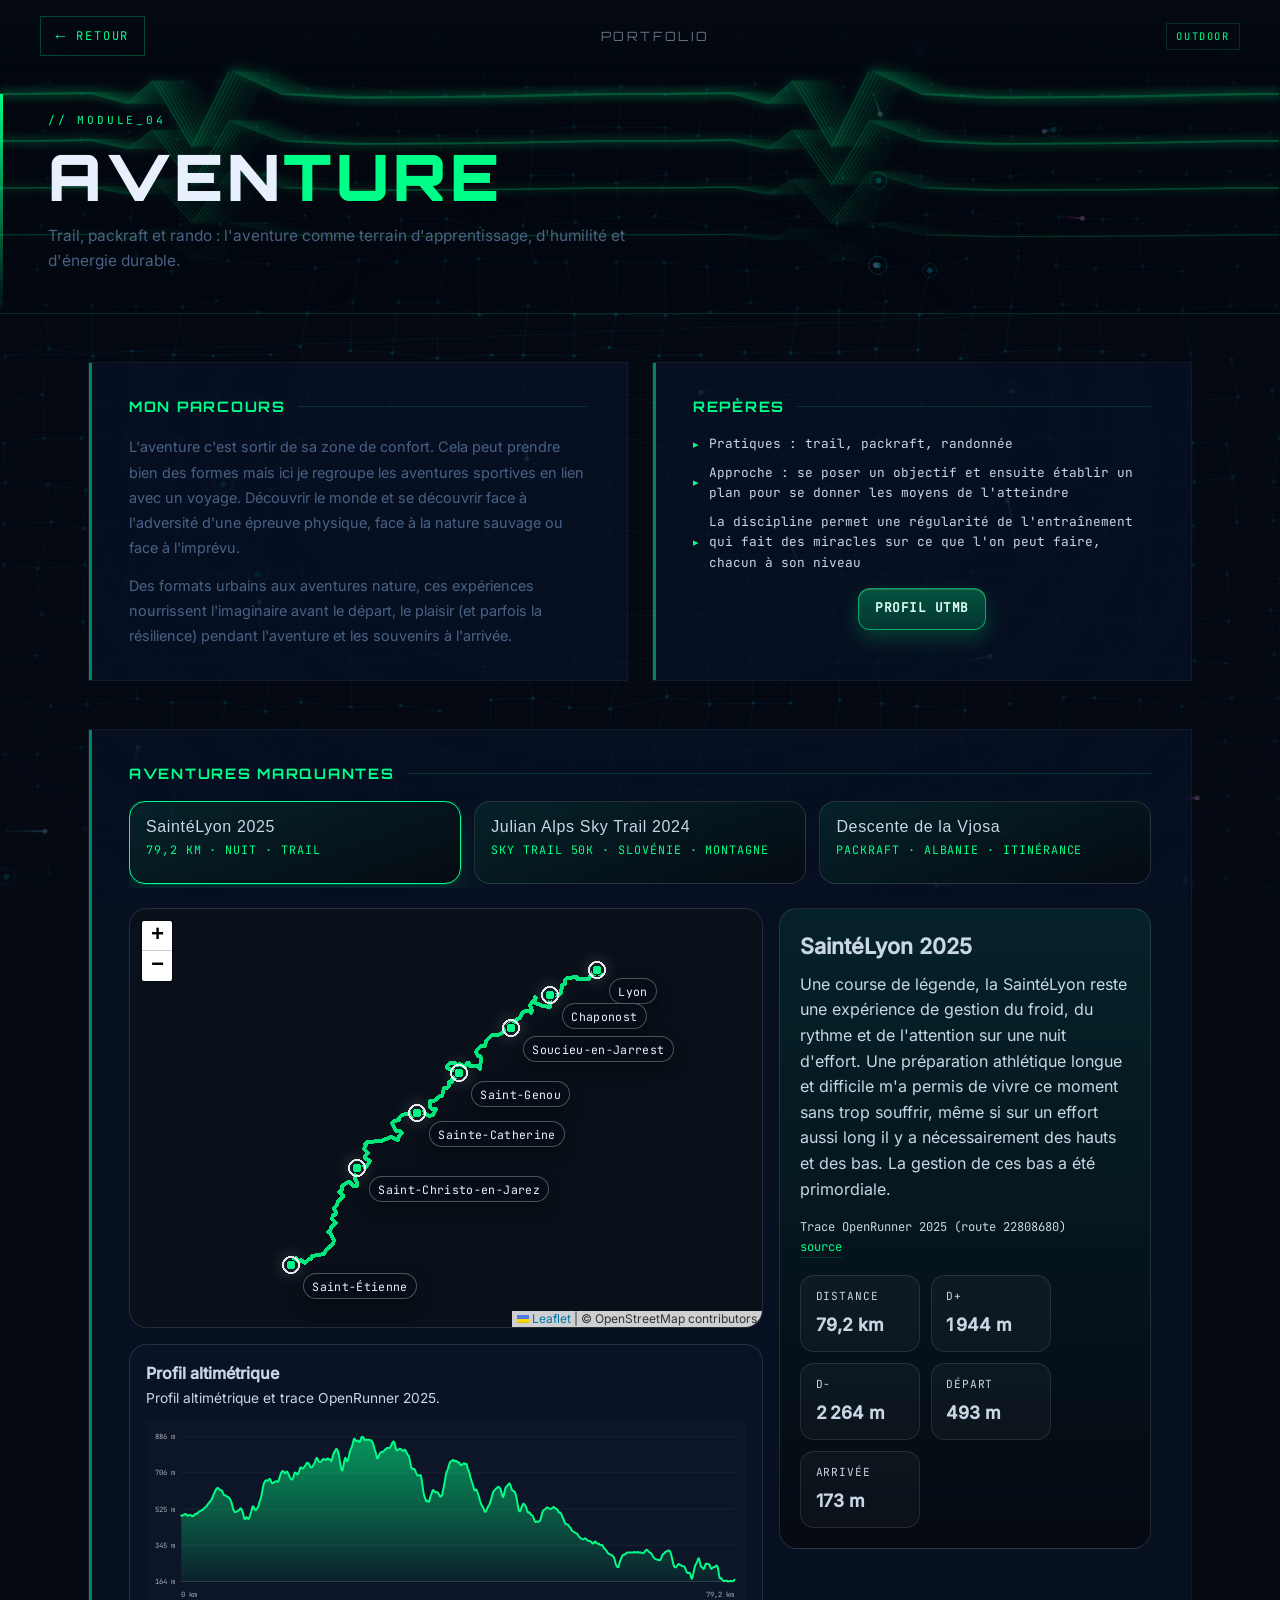
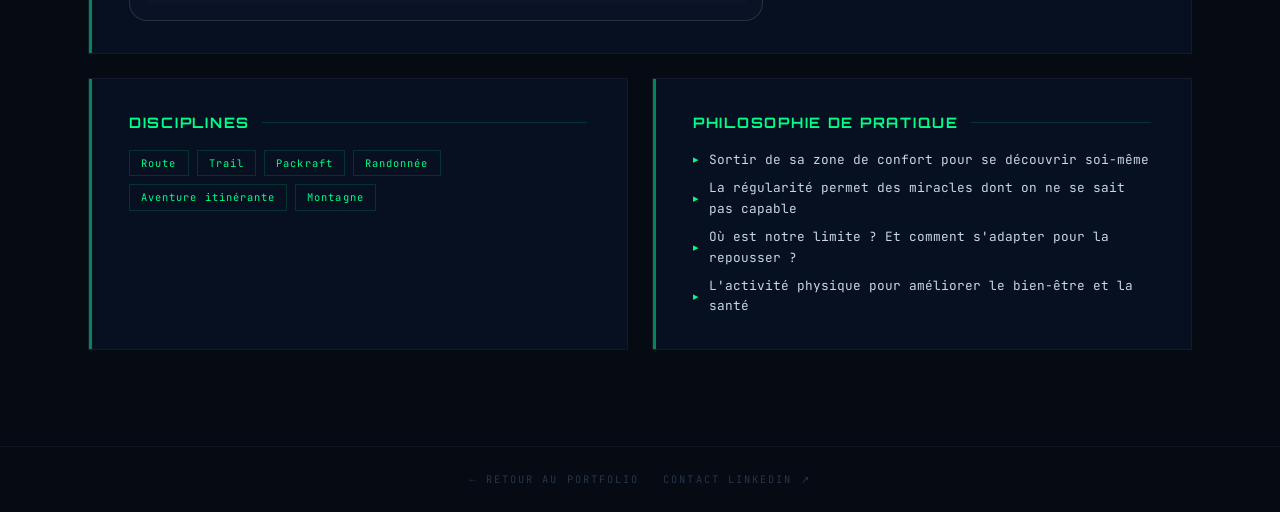
==== pages/course-a-pied.html @ d43ea98d "Initial commit : portfolio futuriste complet" ====
<!DOCTYPE html>
<html lang="fr">
<head>
    <meta charset="UTF-8">
    <meta name="viewport" content="width=device-width, initial-scale=1.0">
    <title>Aventure — Portfolio</title>
    <meta name="description" content="Retrouvez mes aventures trail et packraft à travers cartes interactives, traces GPX et retours d’expérience en course à pied.">
    <meta property="og:title" content="Aventure — Portfolio">
    <meta property="og:description" content="Retrouvez mes aventures trail et packraft à travers cartes interactives, traces GPX et retours d’expérience en course à pied.">
    <meta property="og:image" content="../Images/Accueil/scouterDBZ.png">
    <meta property="og:type" content="website">
    <meta name="twitter:card" content="summary_large_image">
    <link rel="stylesheet" href="../vendor/leaflet/leaflet.css">
    <link rel="stylesheet" href="../css/page.css">
    <link rel="stylesheet" href="../css/themes.css">
    <style>
        .adventure-explorer {
            display: grid;
            gap: 1.5rem;
        }

        .adventure-explorer-head {
            display: grid;
            gap: 0.75rem;
        }

        .adventure-explorer-kicker {
            font-family: var(--font-mono);
            font-size: 0.78rem;
            letter-spacing: 0.18em;
            color: var(--accent);
            text-transform: uppercase;
        }

        .adventure-explorer-text {
            margin: 0;
            color: var(--color-text);
            max-width: 70ch;
        }

        .adventure-layout {
            display: grid;
            gap: 1.25rem;
        }

        .adventure-list {
            display: flex;
            gap: 0.85rem;
            overflow-x: auto;
            padding-bottom: 0.3rem;
        }

        .adventure-choice {
            flex: 1 1 0;
            min-width: 210px;
            border: 1px solid rgba(255, 255, 255, 0.12);
            background: linear-gradient(160deg, rgba(0, 255, 136, 0.08), rgba(6, 11, 18, 0.92));
            color: var(--color-text-bright);
            text-align: left;
            border-radius: 16px;
            padding: 1rem;
            cursor: pointer;
            transition: transform 180ms ease, border-color 180ms ease, box-shadow 180ms ease;
        }

        .adventure-choice:hover,
        .adventure-choice:focus-visible {
            transform: translateY(-2px);
            border-color: var(--accent-glow);
            box-shadow: 0 16px 30px rgba(0, 0, 0, 0.25);
            outline: none;
        }

        .adventure-choice.is-active {
            border-color: var(--accent);
            box-shadow: 0 0 0 1px var(--accent-dim), 0 18px 36px rgba(0, 255, 136, 0.12);
        }

        .adventure-choice-title {
            display: block;
            font-family: var(--font-display);
            font-size: 1rem;
            letter-spacing: 0.04em;
            margin-bottom: 0.35rem;
        }

        .adventure-choice-meta {
            display: block;
            font-family: var(--font-mono);
            font-size: 0.73rem;
            letter-spacing: 0.08em;
            text-transform: uppercase;
            color: var(--accent);
            margin-bottom: 0.55rem;
        }

        .adventure-choice-desc {
            display: block;
            font-size: 0.92rem;
            line-height: 1.55;
            color: var(--color-text);
        }

        .adventure-stage {
            display: grid;
            grid-template-columns: minmax(0, 1.45fr) minmax(260px, 0.85fr);
            gap: 1rem;
            align-items: start;
        }

        .adventure-visuals {
            display: grid;
            gap: 1rem;
        }

        .adventure-panel {
            border: 1px solid rgba(255, 255, 255, 0.12);
            border-radius: 18px;
            background: linear-gradient(180deg, rgba(0, 255, 136, 0.08), rgba(6, 10, 18, 0.94));
            padding: 1.25rem;
            display: grid;
            gap: 1.1rem;
        }

        .adventure-panel-head {
            display: flex;
            justify-content: space-between;
            gap: 1rem;
            align-items: start;
            flex-wrap: wrap;
        }

        .adventure-panel-head h3 {
            margin: 0;
            font-size: 1.35rem;
        }

        .adventure-panel-head p {
            margin: 0.5rem 0 0;
            color: var(--color-text);
            line-height: 1.6;
        }

        .adventure-source {
            font-family: var(--font-mono);
            font-size: 0.76rem;
            color: var(--color-text);
            white-space: normal;
        }

        .adventure-source a {
            color: var(--accent);
            text-decoration: none;
            border-bottom: 1px solid var(--accent-dim);
            padding-bottom: 2px;
        }

        .utmb-cta {
            display: inline-flex;
            align-items: center;
            justify-content: center;
            min-height: 42px;
            padding: 0.6rem 1rem;
            border-radius: 12px;
            border: 1px solid rgba(0, 255, 136, 0.55);
            background: linear-gradient(180deg, rgba(0, 255, 136, 0.28), rgba(0, 255, 136, 0.16));
            color: #d9ffef;
            font-family: var(--font-mono);
            font-size: 0.8rem;
            font-weight: 600;
            letter-spacing: 0.04em;
            text-transform: uppercase;
            text-decoration: none;
            box-shadow: 0 8px 20px rgba(0, 255, 136, 0.2), inset 0 1px 0 rgba(255, 255, 255, 0.2);
            transition: transform 160ms ease, box-shadow 160ms ease, background-color 160ms ease, border-color 160ms ease;
        }

        .utmb-cta:hover,
        .utmb-cta:focus-visible {
            transform: translateY(-1px);
            border-color: rgba(0, 255, 136, 0.85);
            background: linear-gradient(180deg, rgba(0, 255, 136, 0.36), rgba(0, 255, 136, 0.2));
            box-shadow: 0 12px 24px rgba(0, 255, 136, 0.28), inset 0 1px 0 rgba(255, 255, 255, 0.24);
            outline: none;
        }

        .utmb-cta:active {
            transform: translateY(0);
            box-shadow: 0 6px 14px rgba(0, 255, 136, 0.2), inset 0 1px 0 rgba(255, 255, 255, 0.18);
        }

        .adventure-metrics {
            display: flex;
            flex-wrap: wrap;
            gap: 0.65rem;
        }

        .adventure-metric {
            min-width: 120px;
            border: 1px solid rgba(255, 255, 255, 0.1);
            border-radius: 14px;
            padding: 0.75rem 0.9rem;
            background: rgba(255, 255, 255, 0.03);
        }

        .adventure-metric-label {
            display: block;
            font-family: var(--font-mono);
            font-size: 0.7rem;
            letter-spacing: 0.08em;
            text-transform: uppercase;
            color: var(--color-text);
            margin-bottom: 0.35rem;
        }

        .adventure-metric-value {
            display: block;
            font-size: 1.1rem;
            font-weight: 600;
            color: var(--color-text-bright);
        }

        .adventure-map {
            width: 100%;
            min-height: 420px;
            border-radius: 18px;
            overflow: hidden;
            border: 1px solid rgba(255, 255, 255, 0.12);
            background: rgba(0, 0, 0, 0.18);
        }

        .leaflet-container {
            font-family: var(--font-body);
            background: #091019;
        }

        .adventure-city-label {
            pointer-events: none;
            white-space: nowrap;
        }

        .adventure-city-label span {
            display: inline-block;
            font-family: var(--font-mono);
            font-size: 0.72rem;
            letter-spacing: 0.03em;
            color: #eaf5ff;
            background: rgba(8, 14, 24, 0.82);
            border: 1px solid rgba(255, 255, 255, 0.28);
            border-radius: 999px;
            padding: 0.2rem 0.52rem;
            box-shadow: 0 6px 16px rgba(0, 0, 0, 0.34);
        }

        .adventure-city-point-ring {
            filter: drop-shadow(0 0 7px rgba(255, 255, 255, 0.55));
        }

        .adventure-context-city-label {
            pointer-events: none;
            white-space: nowrap;
        }

        .adventure-context-city-label span {
            display: inline-block;
            font-family: var(--font-mono);
            font-size: 0.62rem;
            letter-spacing: 0.03em;
            color: rgba(200, 220, 240, 0.7);
            background: rgba(8, 14, 24, 0.55);
            border-radius: 999px;
            padding: 0.15rem 0.4rem;
        }

        .adventure-profile {
            border: 1px solid rgba(255, 255, 255, 0.12);
            border-radius: 18px;
            background: rgba(255, 255, 255, 0.02);
            padding: 1rem;
            display: grid;
            gap: 0.75rem;
        }

        .adventure-profile-head {
            display: flex;
            justify-content: space-between;
            gap: 1rem;
            align-items: center;
            flex-wrap: wrap;
        }

        .adventure-profile-head h4,
        .adventure-profile-head p {
            margin: 0;
        }

        .adventure-profile-note {
            font-size: 0.86rem;
            color: var(--color-text);
        }

        .adventure-profile-plot {
            width: 100%;
        }

        .adventure-profile-plot svg {
            width: 100%;
            height: auto;
            display: block;
        }

        .adventure-empty {
            border: 1px dashed rgba(255, 255, 255, 0.16);
            border-radius: 14px;
            padding: 1rem;
            color: var(--color-text);
            background: rgba(255, 255, 255, 0.03);
        }

        @media (max-width: 980px) {
            .adventure-stage {
                grid-template-columns: 1fr;
            }
        }

        @media (max-width: 640px) {
            .adventure-panel,
            .adventure-profile {
                padding: 1rem;
            }

            .adventure-map {
                min-height: 340px;
            }
        }
    </style>
</head>
<body class="theme-aventure">

    <a class="skip-link" href="#main-content">Aller au contenu principal</a>

    <canvas id="bg-canvas" aria-hidden="true"></canvas>
    <div class="scanlines" aria-hidden="true"></div>
    <div class="vignette"  aria-hidden="true"></div>

    <!-- ── Navigation ── -->
    <nav class="page-nav">
        <a href="../index.html" class="nav-back">
            <span class="nav-back-arrow">←</span>
            RETOUR
        </a>
        <span class="nav-title">PORTFOLIO</span>
        <span class="nav-tag">OUTDOOR</span>
    </nav>

    <!-- ── Hero ── -->
    <header class="section-hero">
        <canvas id="hero-canvas" aria-hidden="true"></canvas>
        <span class="section-eyebrow">// MODULE_04</span>
        <h1 class="section-title">AVEN<span>TURE</span></h1>
        <p class="section-subtitle">
            Trail, packraft et rando : l'aventure comme terrain d'apprentissage, d'humilité et d'énergie durable.
        </p>
    </header>

    <!-- ── Contenu ── -->
    <main id="main-content" class="section-content">

        <div class="content-grid">
            <div class="content-block">
                <h2 class="block-title">MON PARCOURS</h2>
                <div class="block-body">
                    <p>
                        L'aventure c'est sortir de sa zone de confort. Cela peut prendre bien des formes mais ici je regroupe les aventures sportives en lien avec un voyage. Découvrir le monde et se découvrir face à l'adversité d'une épreuve physique, face à la nature sauvage ou face à l'imprévu.
                    </p>
                    <p>
                        Des formats urbains aux aventures nature, ces expériences nourrissent
                        l'imaginaire avant le départ, le plaisir (et parfois la résilience) pendant l'aventure et les souvenirs à l'arrivée.
                    </p>
                </div>
            </div>

            <div class="content-block">
                <h2 class="block-title">REPÈRES</h2>
                <ul class="block-list">
                    <li>Pratiques : trail, packraft, randonnée</li>
                    <li>Approche : se poser un objectif et ensuite établir un plan pour se donner les moyens de l'atteindre</li>
                    <li>La discipline permet une régularité de l'entraînement qui fait des miracles sur ce que l'on peut faire, chacun à son niveau</li>
                </ul>
                <div style="margin-top: 0.9rem; display: flex; justify-content: center;">
                    <a href="https://utmb.world/fr/runner/5683694.romain.orhand" target="_blank" rel="noopener noreferrer" class="utmb-cta" aria-label="Ouvrir mon profil UTMB dans un nouvel onglet">
                        Profil UTMB
                    </a>
                </div>
            </div>
        </div>

        <div class="content-block">
            <h2 class="block-title">AVENTURES MARQUANTES</h2>
            <div class="adventure-explorer">
                <div class="adventure-layout">
                    <div id="adventure-list" class="adventure-list" role="tablist" aria-label="Sélection d'une aventure"></div>

                    <div class="adventure-stage">
                        <div class="adventure-visuals">
                            <div id="adventure-map" class="adventure-map" aria-label="Carte interactive de l'aventure"></div>

                            <div class="adventure-profile">
                                <div class="adventure-profile-head">
                                    <div>
                                        <h4>Profil altimétrique</h4>
                                        <p id="adventure-profile-note" class="adventure-profile-note">Lecture en cours…</p>
                                    </div>
                                </div>
                                <div id="adventure-profile-plot" class="adventure-profile-plot"></div>
                            </div>
                        </div>

                        <div class="adventure-panel">
                            <div class="adventure-panel-head">
                                <div>
                                    <h3 id="adventure-title">Chargement…</h3>
                                    <p id="adventure-summary"></p>
                                </div>
                                <div id="adventure-source" class="adventure-source"></div>
                            </div>

                            <div id="adventure-metrics" class="adventure-metrics"></div>
                        </div>
                    </div>
                </div>
            </div>
        </div>

        <div class="content-grid">
            <div class="content-block">
                <h2 class="block-title">DISCIPLINES</h2>
                <div class="tags-wrap">
                    <span class="pill">Route</span>
                    <span class="pill">Trail</span>
                    <span class="pill">Packraft</span>
                    <span class="pill">Randonnée</span>
                    <span class="pill">Aventure itinérante</span>
                    <span class="pill">Montagne</span>
                </div>
            </div>

            <div class="content-block">
                <h2 class="block-title">PHILOSOPHIE DE PRATIQUE</h2>
                <ul class="block-list">
                    <li>Sortir de sa zone de confort pour se découvrir soi-même</li>
                    <li>La régularité permet des miracles dont on ne se sait pas capable</li>
                    <li>Où est notre limite ? Et comment s'adapter pour la repousser ?</li>
                    <li>L'activité physique pour améliorer le bien-être et la santé</li>
                </ul>
            </div>
        </div>

    </main>

    <footer class="section-footer">
        <a href="../index.html">← RETOUR AU PORTFOLIO</a>
        <a href="https://www.linkedin.com/in/romain-orhand-72410a13b/" target="_blank" rel="noopener noreferrer">CONTACT LINKEDIN ↗</a>
    </footer>

    <script src="../js/circuit.js"></script>
    <script src="../js/page.js"></script>
    <script src="../vendor/leaflet/leaflet.js"></script>
    <script src="../data/adventures/saintelyon.data.js"></script>
    <script src="../data/adventures/europe-borders.data.js"></script>
    <script src="../data/adventures/julian-alps-gpx.data.js"></script>
    <script src="../data/adventures/vjosa-geo.data.js"></script>
    <script src="../data/adventures/vjosa-profile.data.js"></script>
    <script>
        /* Mini-animation canvas hero : ligne ECG animée */
        window.HeroAnim = {
            start(canvas) {
                const ctx = canvas.getContext('2d');
                canvas.width  = canvas.offsetWidth;
                canvas.height = canvas.offsetHeight;
                const W = canvas.width;
                const H = canvas.height;

                const pattern = [
                    [0, 0], [0.05, 0], [0.1, -0.05], [0.13, 0.5],
                    [0.15, -0.7], [0.18, 2.8], [0.21, -1.3],
                    [0.25, 0], [0.3, 0.2], [0.4, 0.15], [0.5, 0],
                    [0.55, 0], [0.6, -0.05], [0.63, 0.5],
                    [0.65, -0.7], [0.68, 2.8], [0.71, -1.3],
                    [0.75, 0], [0.8, 0.2], [0.9, 0.15], [1.0, 0],
                ];

                function ecgY(t) {
                    const frac = t % 1;
                    for (let i = 0; i < pattern.length - 1; i++) {
                        const [t0, v0] = pattern[i];
                        const [t1, v1] = pattern[i + 1];
                        if (frac >= t0 && frac <= t1) {
                            return v0 + ((frac - t0) / (t1 - t0)) * (v1 - v0);
                        }
                    }
                    return 0;
                }

                let offset = 0;
                function draw() {
                    ctx.fillStyle = 'rgba(5,10,19,0.15)';
                    ctx.fillRect(0, 0, W, H);

                    for (let l = 0; l < 4; l++) {
                        const cy    = H * (0.3 + l * 0.15);
                        const amp   = H * (0.06 - l * 0.01);
                        const alpha = (1 - l * 0.22) * 0.55;

                        ctx.beginPath();
                        for (let x = 0; x < W; x++) {
                            const t = (x / W + offset) % 1;
                            const y = cy + ecgY(t) * amp;
                            x === 0 ? ctx.moveTo(x, y) : ctx.lineTo(x, y);
                        }
                        ctx.strokeStyle = `rgba(0,255,136,${alpha})`;
                        ctx.lineWidth   = Math.max(0.5, 2 - l * 0.4);
                        ctx.shadowBlur  = 10;
                        ctx.shadowColor = '#00ff88';
                        ctx.stroke();
                        ctx.shadowBlur  = 0;
                    }

                    offset += 0.003;
                    requestAnimationFrame(draw);
                }
                draw();
            }
        };

        const INLINE_ADVENTURE_DATA = window.__ADVENTURE_DATA__ || {};
        const IS_FILE_PROTOCOL = window.location.protocol === 'file:';
        const COUNTRY_BORDER_COLOR = '#ff8f3f';
        const EUROPE_BORDER_RINGS = Array.isArray(INLINE_ADVENTURE_DATA?.europeBorders?.rings)
            ? INLINE_ADVENTURE_DATA.europeBorders.rings
            : [];

        async function loadJsonData(url, inlineKey) {
            if (IS_FILE_PROTOCOL) {
                if (INLINE_ADVENTURE_DATA[inlineKey]) {
                    return INLINE_ADVENTURE_DATA[inlineKey];
                }
                throw new Error(`Donnée locale manquante: ${inlineKey}`);
            }

            const response = await fetch(url);
            if (!response.ok) {
                throw new Error(`Impossible de charger ${url}`);
            }
            return response.json();
        }

        async function loadTextData(url, inlineKey) {
            if (IS_FILE_PROTOCOL) {
                const inlineValue = INLINE_ADVENTURE_DATA[inlineKey];
                if (typeof inlineValue === 'string') {
                    return inlineValue;
                }
                if (inlineValue && typeof inlineValue.value === 'string') {
                    return inlineValue.value;
                }
                throw new Error(`Donnée locale manquante: ${inlineKey}`);
            }

            const response = await fetch(url);
            if (!response.ok) {
                throw new Error(`Impossible de charger ${url}`);
            }
            return response.text();
        }

        const ADVENTURES = [
            {
                id: 'saintelyon',
                title: 'SaintéLyon 2025',
                meta: '79,2 km · nuit · trail',
                summary: "Une course de légende, la SaintéLyon reste une expérience de gestion du froid, du rythme et de l'attention sur une nuit d'effort. Une préparation athlétique longue et difficile m'a permis de vivre ce moment sans trop souffrir, même si sur un effort aussi long il y a nécessairement des hauts et des bas. La gestion de ces bas a été primordiale.",
                sourceLabel: 'Trace OpenRunner 2025 (route 22808680)',
                sourceUrl: 'https://www.openrunner.com/route-details/22808680',
                color: '#00ff88',
                cityLabels: [
                    { name: 'Saint-Étienne', lat: 45.4397, lng: 4.3872, dx: 12, dy: -8 },
                    { name: 'Saint-Christo-en-Jarez', lat: 45.5455, lng: 4.4871, dx: 12, dy: -8 },
                    { name: 'Sainte-Catherine', lat: 45.6038, lng: 4.5702, dx: 12, dy: -8 },
                    { name: 'Saint-Genou', lat: 45.6333, lng: 4.6396, dx: 12, dy: -8 },
                    { name: 'Soucieu-en-Jarrest', lat: 45.6787, lng: 4.7023, dx: 12, dy: -8 },
                    { name: 'Chaponost', lat: 45.7107, lng: 4.7469, dx: 12, dy: -8 },
                    { name: 'Lyon', lat: 45.7640, lng: 4.8357, dx: 12, dy: -8 }
                ],
                load: () => loadJsonData('../data/adventures/openrunner-22808680.json', 'saintelyon').then(parseSaintelyon)
            },
            {
                id: 'julian-alps',
                title: 'Julian Alps Sky Trail 2024',
                meta: 'Sky Trail 50K · Slovénie · montagne',
                summary: "Mon premier trail de montagne, intégré à un voyage à travers l'Italie et la Slovénie. De Lyon à Milan en bus avec ma femme, puis en solo (et en train) jusqu'à Trieste (ma ville coup de coeur du voyage) avant de retrouver mon frère à Ljubljana. Ensuite la découverte de la Slovénie essentiellement en bus et en covoiturage avec au milieu un trail de 54km que j'ai plutôt bien encaissé, me permettant de continuer d'apprécier la suite de mon épopée passant par Bled et un peu plus tard sur le chemin du retour de Venise. ",
                sourceLabel: 'GPX officiel UTMB Sky Trail 50K',
                sourceUrl: 'https://julianalps.utmb.world/races/50K',
                color: '#69f0ae',
                cityLabels: [
                    { name: 'Žirovnica', lat: 46.4040, lng: 14.1490, dx: 12, dy: -8 },
                    { name: 'Kranjska Gora', lat: 46.4850, lng: 13.7870, dx: 12, dy: -8 }
                ],
                contextCities: [
                    { name: 'Lyon', lat: 45.7640, lng: 4.8357, dx: 10, dy: -6 },
                    { name: 'Milan', lat: 45.4654, lng: 9.1859, dx: 10, dy: -6 },
                    { name: 'Venise', lat: 45.4408, lng: 12.3155, dx: 10, dy: -6 },
                    { name: 'Trieste', lat: 45.6495, lng: 13.7768, dx: 10, dy: -6 },
                    { name: 'Ljubljana', lat: 46.0569, lng: 14.5058, dx: 10, dy: -6 },
                    { name: 'Bled', lat: 46.3683, lng: 14.1146, dx: 10, dy: -6 }
                ],
                travelRoute: [
                    [45.7640, 4.8357],
                    [45.4654, 9.1859],
                    [45.6495, 13.7768],
                    [46.0569, 14.5058],
                    [46.4850, 13.7870],
                    [46.3683, 14.1146],
                    [46.0569, 14.5058],
                    [45.6495, 13.7768],
                    [45.4408, 12.3155],
                    [45.7640, 4.8357]
                ],
                load: () => loadTextData('../data/adventures/julian-alps.gpx', 'julianAlpsGpx').then(parseGpx)
            },
            {
                id: 'vjosa',
                title: 'Descente de la Vjosa',
                meta: 'Packraft · Albanie · itinérance',
                summary: "Pour cette aventure hors format course, la carte montre le fil complet de la Vjosa.",
                sourceLabel: 'Géométrie OpenStreetMap / Nominatim',
                sourceUrl: 'https://nominatim.openstreetmap.org/',
                color: '#7af5ff',
                cityLabels: [
                    { name: 'Konitsa', lat: 40.0470, lng: 20.7490, dx: 12, dy: -8 },
                    { name: 'Permet', lat: 40.2330, lng: 20.3510, dx: 12, dy: -8 },
                    { name: 'Tepelene', lat: 40.2960, lng: 20.0190, dx: 12, dy: -8 },
                    { name: 'Memaliaj', lat: 40.3510, lng: 19.9810, dx: 12, dy: -8 },
                    { name: 'Fier', lat: 40.7230, lng: 19.5560, dx: 12, dy: -8 },
                    { name: 'Narta', lat: 40.4760, lng: 19.4860, dx: 12, dy: -8 }
                ],
                load: async () => {
                    const [geojson, localProfile] = await Promise.all([
                        loadJsonData('../data/adventures/vjosa.geojson', 'vjosaGeojson'),
                        loadJsonData('../data/adventures/vjosa-profile.json', 'vjosaProfile').catch(() => ({ points: {} }))
                    ]);
                    return parseVjosa(geojson, localProfile);
                }
            }
        ];

        let adventureMap;
        let adventureLayer;
        let adventureTravelLayer;
        let adventureCityLayer;
        let adventureCountryLayer;
        let cachedEuropeBorderLayer;
        const adventureCache = new Map();

        function initAdventureMap() {
            adventureMap = L.map('adventure-map', {
                zoomControl: true,
                scrollWheelZoom: false
            }).setView([45.76, 4.84], 6);

            if (!IS_FILE_PROTOCOL) {
                L.tileLayer('https://{s}.tile.openstreetmap.org/{z}/{x}/{y}.png', {
                    maxZoom: 18,
                    attribution: '&copy; OpenStreetMap contributors'
                }).addTo(adventureMap);
                return;
            }

            L.rectangle([
                [-85, -180],
                [85, 180]
            ], {
                stroke: false,
                fillColor: '#0b1220',
                fillOpacity: 0.92
            }).addTo(adventureMap);
        }

        function decodePolyline2D(encoded, factor = 1e5) {
            const points = [];
            let index = 0;
            let lat = 0;
            let lng = 0;

            while (index < encoded.length) {
                let shift = 0;
                let result = 0;
                let byte;
                do {
                    byte = encoded.charCodeAt(index) - 63;
                    index += 1;
                    result |= (byte & 0x1f) << shift;
                    shift += 5;
                } while (byte >= 0x20);
                lat += (result & 1) ? ~(result >> 1) : (result >> 1);

                shift = 0;
                result = 0;
                do {
                    byte = encoded.charCodeAt(index) - 63;
                    index += 1;
                    result |= (byte & 0x1f) << shift;
                    shift += 5;
                } while (byte >= 0x20);
                lng += (result & 1) ? ~(result >> 1) : (result >> 1);

                points.push({
                    lat: lat / factor,
                    lng: lng / factor
                });
            }

            return points;
        }

        function decodePolyline1D(encoded) {
            const values = [];
            let index = 0;
            let current = 0;

            while (index < encoded.length) {
                let shift = 0;
                let result = 0;
                let byte;
                do {
                    byte = encoded.charCodeAt(index) - 63;
                    index += 1;
                    result |= (byte & 0x1f) << shift;
                    shift += 5;
                } while (byte >= 0x20);

                current += (result & 1) ? ~(result >> 1) : (result >> 1);
                values.push(current);
            }

            return values;
        }

        function lambert93ToWgs84(x, y) {
            const n = 0.725607765053267;
            const c = 11754255.426096;
            const xs = 700000;
            const ys = 12655612.049876;
            const eccentricity = 0.081819191042816;
            const lonMeridian = 3 * Math.PI / 180;
            const r = Math.hypot(x - xs, y - ys);
            const gamma = Math.atan((x - xs) / (ys - y));
            const lonRad = lonMeridian + gamma / n;
            const latIso = -Math.log(Math.abs(r / c)) / n;

            let latRad = 2 * Math.atan(Math.exp(latIso)) - Math.PI / 2;
            for (let index = 0; index < 6; index += 1) {
                latRad = 2 * Math.atan(Math.pow((1 + eccentricity * Math.sin(latRad)) / (1 - eccentricity * Math.sin(latRad)), eccentricity / 2) * Math.exp(latIso)) - Math.PI / 2;
            }

            return {
                lat: latRad * 180 / Math.PI,
                lng: lonRad * 180 / Math.PI
            };
        }

        function haversineDistance(first, second) {
            const earthRadiusKm = 6371;
            const toRad = (value) => value * Math.PI / 180;
            const dLat = toRad(second.lat - first.lat);
            const dLng = toRad(second.lng - first.lng);
            const a = Math.sin(dLat / 2) ** 2 + Math.cos(toRad(first.lat)) * Math.cos(toRad(second.lat)) * Math.sin(dLng / 2) ** 2;
            return 2 * earthRadiusKm * Math.atan2(Math.sqrt(a), Math.sqrt(1 - a));
        }

        function buildDistanceProfileFromCoords(coords) {
            let distanceKm = 0;
            return coords.map((coord, index) => {
                if (index > 0) {
                    distanceKm += haversineDistance(coords[index - 1], coord);
                }
                return {
                    distanceKm,
                    elevationM: coord.elevation ?? null
                };
            });
        }

        function normalizeProfile(points) {
            return points
                .filter((point) => Number.isFinite(point.distanceKm) && Number.isFinite(point.elevationM))
                .sort((left, right) => left.distanceKm - right.distanceKm);
        }

        function parseSaintelyon(data) {
            if (data?.shape?.full_encoded) {
                const coords = decodePolyline2D(data.shape.full_encoded);
                const elevationSeries = typeof data?.elevation?.full_encoded === 'string'
                    ? decodePolyline1D(data.elevation.full_encoded)
                    : [];
                const intervalMeters = Number(data?.elevation?.interval) || 100;
                const profile = normalizeProfile(elevationSeries.map((elevationM, index) => ({
                    distanceKm: (index * intervalMeters) / 1000,
                    elevationM
                })));

                return {
                    coords,
                    profile,
                    metricsOverride: {
                        distanceKm: Number(data.length) / 1000,
                        positive: Number(data?.elevation?.ascent),
                        negative: Number(data?.elevation?.descent),
                        startElevation: profile[0]?.elevationM ?? null,
                        endElevation: profile.at(-1)?.elevationM ?? null
                    },
                    profileNote: 'Profil altimétrique et trace OpenRunner 2025.'
                };
            }

            const coords = data.points.map((point) => {
                const converted = lambert93ToWgs84(point.lat, point.lon);
                return {
                    lat: converted.lat,
                    lng: converted.lng,
                    elevation: Number(point.y ?? point.y0)
                };
            });

            const profile = normalizeProfile(data.points.map((point, index) => ({
                distanceKm: Number(point.x ?? index),
                elevationM: Number(point.y ?? point.y0)
            })));

            return { coords, profile };
        }

        function parseGpx(gpxText) {
            const parser = new DOMParser();
            const xml = parser.parseFromString(gpxText, 'application/xml');
            const trackPoints = Array.from(xml.getElementsByTagNameNS('*', 'trkpt'));
            const coords = [];
            const profile = [];
            let distanceKm = 0;

            trackPoints.forEach((trackPoint, index) => {
                const lat = Number(trackPoint.getAttribute('lat'));
                const lng = Number(trackPoint.getAttribute('lon'));
                const eleNode = trackPoint.getElementsByTagNameNS('*', 'ele')[0];
                const ele = eleNode ? Number(eleNode.textContent) : null;
                const coord = { lat, lng, elevation: ele };

                if (index > 0) {
                    distanceKm += haversineDistance(coords[index - 1], coord);
                }

                coords.push(coord);
                if (Number.isFinite(ele)) {
                    profile.push({ distanceKm, elevationM: ele });
                }
            });

            return { coords, profile };
        }

        function parseVjosa(geojson, localProfile) {
            const coords = geojson.coordinates.flat().map(([lng, lat]) => ({ lat, lng }));
            const localPoints = Array.isArray(localProfile?.points)
                ? localProfile.points
                : Object.values(localProfile?.points ?? {});
            const profile = normalizeProfile(localPoints.map((point) => ({
                distanceKm: Number(point.distanceKm ?? point.x),
                elevationM: Number(point.elevationM ?? point.y ?? point.ele)
            })));

            return { coords, profile };
        }

        function formatDistance(distanceKm) {
            return `${distanceKm.toFixed(1).replace('.', ',')} km`;
        }

        function formatElevation(elevationM) {
            return `${Math.round(elevationM).toLocaleString('fr-FR')} m`;
        }

        function calculateMetrics(coords, profile, metricsOverride = null) {
            const distanceKm = profile.length > 1
                ? profile[profile.length - 1].distanceKm
                : buildDistanceProfileFromCoords(coords).at(-1)?.distanceKm ?? 0;

            let positive = 0;
            let negative = 0;
            for (let index = 1; index < profile.length; index += 1) {
                const delta = profile[index].elevationM - profile[index - 1].elevationM;
                if (delta > 0) {
                    positive += delta;
                } else if (delta < 0) {
                    negative += Math.abs(delta);
                }
            }

            const startElevation = profile[0]?.elevationM ?? coords[0]?.elevation ?? null;
            const endElevation = profile.at(-1)?.elevationM ?? coords.at(-1)?.elevation ?? null;

            const computed = {
                distanceKm,
                positive,
                negative,
                startElevation,
                endElevation
            };

            if (!metricsOverride) {
                return computed;
            }

            return {
                distanceKm: Number.isFinite(metricsOverride.distanceKm) ? metricsOverride.distanceKm : computed.distanceKm,
                positive: Number.isFinite(metricsOverride.positive) ? metricsOverride.positive : computed.positive,
                negative: Number.isFinite(metricsOverride.negative) ? metricsOverride.negative : computed.negative,
                startElevation: Number.isFinite(metricsOverride.startElevation) ? metricsOverride.startElevation : computed.startElevation,
                endElevation: Number.isFinite(metricsOverride.endElevation) ? metricsOverride.endElevation : computed.endElevation
            };
        }

        function createMetric(label, value) {
            return `<div class="adventure-metric"><span class="adventure-metric-label">${label}</span><span class="adventure-metric-value">${value}</span></div>`;
        }

        function getEuropeBorderLayer() {
            if (!IS_FILE_PROTOCOL || EUROPE_BORDER_RINGS.length === 0) {
                return null;
            }

            if (cachedEuropeBorderLayer) {
                return cachedEuropeBorderLayer;
            }

            const borders = EUROPE_BORDER_RINGS
                .filter((ring) => Array.isArray(ring) && ring.length > 2)
                .map((ring) => L.polyline(ring, {
                    color: COUNTRY_BORDER_COLOR,
                    weight: 1.35,
                    opacity: 0.72,
                    dashArray: '4 5',
                    lineJoin: 'round'
                }));

            if (borders.length === 0) {
                return null;
            }

            cachedEuropeBorderLayer = L.layerGroup(borders);
            return cachedEuropeBorderLayer;
        }

        function escapeHtml(value) {
            return String(value)
                .replaceAll('&', '&amp;')
                .replaceAll('<', '&lt;')
                .replaceAll('>', '&gt;')
                .replaceAll('"', '&quot;')
                .replaceAll("'", '&#39;');
        }

        function findNearestCoordinateIndex(coords, targetLat, targetLng) {
            if (!Array.isArray(coords) || coords.length === 0) {
                return -1;
            }

            let nearestIndex = 0;
            let nearestDistance = Infinity;
            const targetLatRad = (targetLat * Math.PI) / 180;
            const cosLat = Math.cos(targetLatRad);

            for (let index = 0; index < coords.length; index += 1) {
                const coord = coords[index];
                const dLat = coord.lat - targetLat;
                const dLng = (coord.lng - targetLng) * cosLat;
                const distance = (dLat * dLat) + (dLng * dLng);
                if (distance < nearestDistance) {
                    nearestDistance = distance;
                    nearestIndex = index;
                }
            }

            return nearestIndex;
        }

        function renderMetrics(metrics) {
            document.getElementById('adventure-metrics').innerHTML = [
                createMetric('Distance', formatDistance(metrics.distanceKm)),
                createMetric('D+', `${Math.round(metrics.positive).toLocaleString('fr-FR')} m`),
                createMetric('D-', `${Math.round(metrics.negative).toLocaleString('fr-FR')} m`),
                createMetric('Départ', metrics.startElevation == null ? 'n/d' : formatElevation(metrics.startElevation)),
                createMetric('Arrivée', metrics.endElevation == null ? 'n/d' : formatElevation(metrics.endElevation))
            ].join('');
        }

        function renderMap(coords, color, cityLabels = [], contextCities = [], travelRoute = []) {
            if (adventureLayer) {
                adventureMap.removeLayer(adventureLayer);
            }

            if (adventureTravelLayer) {
                adventureMap.removeLayer(adventureTravelLayer);
                adventureTravelLayer = null;
            }

            if (adventureCityLayer) {
                adventureMap.removeLayer(adventureCityLayer);
                adventureCityLayer = null;
            }

            if (adventureCountryLayer) {
                adventureMap.removeLayer(adventureCountryLayer);
                adventureCountryLayer = null;
            }

            if (!Array.isArray(coords) || coords.length < 2) {
                return;
            }

            if (IS_FILE_PROTOCOL) {
                const countryBorderLayer = getEuropeBorderLayer();
                if (countryBorderLayer) {
                    adventureCountryLayer = countryBorderLayer.addTo(adventureMap);
                }
            }

            if (travelRoute.length >= 2) {
                adventureTravelLayer = L.polyline(travelRoute, {
                    color: 'rgba(255, 200, 80, 0.65)',
                    weight: 2,
                    opacity: 1,
                    dashArray: '6 8',
                    lineJoin: 'round'
                }).addTo(adventureMap);
            }

            adventureLayer = L.polyline(coords.map((coord) => [coord.lat, coord.lng]), {
                color,
                weight: 4,
                opacity: 0.9
            }).addTo(adventureMap);

            const bounds = adventureLayer.getBounds();
            if (bounds.isValid()) {
                adventureMap.fitBounds(bounds.pad(0.08));
            }

            const markers = [];
            cityLabels.forEach((label) => {
                if (!label || !label.name) {
                    return;
                }

                let index = -1;
                if (Number.isFinite(label.lat) && Number.isFinite(label.lng)) {
                    index = findNearestCoordinateIndex(coords, label.lat, label.lng);
                } else {
                    const ratio = Number.isFinite(label.ratio) ? Math.min(1, Math.max(0, label.ratio)) : null;
                    index = ratio == null
                        ? -1
                        : Math.min(coords.length - 1, Math.max(0, Math.round((coords.length - 1) * ratio)));
                }

                if (index < 0) {
                    return;
                }

                const coord = coords[index];
                markers.push(L.circleMarker([coord.lat, coord.lng], {
                    radius: 8,
                    color: '#ffffff',
                    weight: 2,
                    opacity: 0.9,
                    fillOpacity: 0,
                    className: 'adventure-city-point-ring'
                }));

                markers.push(L.circleMarker([coord.lat, coord.lng], {
                    radius: 4.8,
                    color: '#0a1524',
                    weight: 1.2,
                    fillColor: color,
                    fillOpacity: 0.95
                }));

                markers.push(L.marker([coord.lat, coord.lng], {
                    interactive: false,
                    icon: L.divIcon({
                        className: 'adventure-city-label',
                        html: `<span>${escapeHtml(label.name)}</span>`,
                        iconSize: null,
                        iconAnchor: [-(Number(label.dx) || 12), Number(label.dy) || -8]
                    })
                }));
            });

            contextCities.forEach((city) => {
                if (!city || !Number.isFinite(city.lat) || !Number.isFinite(city.lng)) return;
                markers.push(L.circleMarker([city.lat, city.lng], {
                    radius: 3,
                    color: 'rgba(200,220,240,0.6)',
                    weight: 1.5,
                    fillColor: 'rgba(200,220,240,0.5)',
                    fillOpacity: 1
                }));
                markers.push(L.marker([city.lat, city.lng], {
                    interactive: false,
                    icon: L.divIcon({
                        className: 'adventure-context-city-label',
                        html: `<span>${escapeHtml(city.name)}</span>`,
                        iconSize: null,
                        iconAnchor: [-(Number(city.dx) || 10), Number(city.dy) || -6]
                    })
                }));
            });

            if (markers.length > 0) {
                adventureCityLayer = L.layerGroup(markers).addTo(adventureMap);
            }
        }

        function renderProfile(profile, note) {
            const plot = document.getElementById('adventure-profile-plot');
            document.getElementById('adventure-profile-note').textContent = note;

            if (!profile || profile.length < 2) {
                plot.innerHTML = '<div class="adventure-empty">Profil altimétrique indisponible pour cette trace.</div>';
                return;
            }

            const width = 920;
            const height = 280;
            const padding = { left: 54, right: 18, top: 24, bottom: 34 };
            const innerWidth = width - padding.left - padding.right;
            const innerHeight = height - padding.top - padding.bottom;
            const distances = profile.map((point) => point.distanceKm);
            const elevations = profile.map((point) => point.elevationM);
            const minDistance = distances[0];
            const maxDistance = distances[distances.length - 1];
            const minElevation = Math.min(...elevations);
            const maxElevation = Math.max(...elevations);
            const elevationSpan = Math.max(maxElevation - minElevation, 1);

            const xAt = (distance) => padding.left + ((distance - minDistance) / Math.max(maxDistance - minDistance, 0.001)) * innerWidth;
            const yAt = (elevation) => padding.top + (1 - (elevation - minElevation) / elevationSpan) * innerHeight;
            const linePath = profile.map((point, index) => `${index === 0 ? 'M' : 'L'} ${xAt(point.distanceKm).toFixed(2)} ${yAt(point.elevationM).toFixed(2)}`).join(' ');
            const fillPath = `${linePath} L ${xAt(maxDistance).toFixed(2)} ${(height - padding.bottom).toFixed(2)} L ${xAt(minDistance).toFixed(2)} ${(height - padding.bottom).toFixed(2)} Z`;
            const ticks = Array.from({ length: 5 }, (_, index) => {
                const ratio = index / 4;
                return Math.round(minElevation + (1 - ratio) * elevationSpan);
            });

            plot.innerHTML = `
                <svg viewBox="0 0 ${width} ${height}" role="img" aria-label="Profil altimétrique">
                    <defs>
                        <linearGradient id="profile-fill" x1="0" x2="0" y1="0" y2="1">
                            <stop offset="0%" stop-color="rgba(0,255,136,0.55)"></stop>
                            <stop offset="100%" stop-color="rgba(0,255,136,0.05)"></stop>
                        </linearGradient>
                    </defs>
                    <rect x="0" y="0" width="${width}" height="${height}" fill="rgba(255,255,255,0.01)"></rect>
                    ${ticks.map((tick) => `
                        <line x1="${padding.left}" y1="${yAt(tick).toFixed(2)}" x2="${width - padding.right}" y2="${yAt(tick).toFixed(2)}" stroke="rgba(255,255,255,0.08)" stroke-width="1"></line>
                        <text x="${padding.left - 10}" y="${(yAt(tick) + 4).toFixed(2)}" text-anchor="end" fill="rgba(233,238,245,0.7)" font-size="11" font-family="JetBrains Mono">${tick} m</text>
                    `).join('')}
                    <path d="${fillPath}" fill="url(#profile-fill)"></path>
                    <path d="${linePath}" fill="none" stroke="#00ff88" stroke-width="3" stroke-linejoin="round" stroke-linecap="round"></path>
                    <line x1="${padding.left}" y1="${height - padding.bottom}" x2="${width - padding.right}" y2="${height - padding.bottom}" stroke="rgba(255,255,255,0.16)" stroke-width="1"></line>
                    <text x="${padding.left}" y="${height - 10}" fill="rgba(233,238,245,0.7)" font-size="11" font-family="JetBrains Mono">0 km</text>
                    <text x="${width - padding.right}" y="${height - 10}" text-anchor="end" fill="rgba(233,238,245,0.7)" font-size="11" font-family="JetBrains Mono">${maxDistance.toFixed(1).replace('.', ',')} km</text>
                </svg>
            `;
        }

        function sampleCoordinates(coords, maxSamples = 90) {
            if (coords.length <= maxSamples) {
                return coords;
            }

            const step = (coords.length - 1) / (maxSamples - 1);
            const sampled = [];
            for (let index = 0; index < maxSamples; index += 1) {
                sampled.push(coords[Math.round(index * step)]);
            }
            return sampled;
        }

        async function fetchElevationProfile(coords) {
            const sampled = sampleCoordinates(coords, 80);
            const latitudes = sampled.map((coord) => coord.lat.toFixed(5)).join(',');
            const longitudes = sampled.map((coord) => coord.lng.toFixed(5)).join(',');
            const response = await fetch(`https://api.open-meteo.com/v1/elevation?latitude=${latitudes}&longitude=${longitudes}`);
            if (!response.ok) {
                throw new Error('Elevation service unavailable');
            }
            const data = await response.json();
            if (!Array.isArray(data.elevation) || data.elevation.length !== sampled.length) {
                throw new Error('Invalid elevation response');
            }

            let distanceKm = 0;
            return sampled.map((coord, index) => {
                if (index > 0) {
                    distanceKm += haversineDistance(sampled[index - 1], coord);
                }
                return {
                    distanceKm,
                    elevationM: Number(data.elevation[index])
                };
            });
        }

        async function getAdventurePayload(adventure) {
            if (adventureCache.has(adventure.id)) {
                return adventureCache.get(adventure.id);
            }

            const payload = await adventure.load();
            adventureCache.set(adventure.id, payload);
            return payload;
        }

        async function showAdventure(adventure) {
            document.getElementById('adventure-title').textContent = adventure.title;
            document.getElementById('adventure-summary').textContent = adventure.summary;
            document.getElementById('adventure-source').innerHTML = `${adventure.sourceLabel}<br><a href="${adventure.sourceUrl}" target="_blank" rel="noopener noreferrer">source</a>`;
            document.getElementById('adventure-profile-note').textContent = 'Lecture en cours…';
            document.getElementById('adventure-profile-plot').innerHTML = '<div class="adventure-empty">Chargement du profil…</div>';

            try {
                const { coords, profile, metricsOverride, profileNote: payloadProfileNote } = await getAdventurePayload(adventure);
                renderMap(coords, adventure.color, adventure.cityLabels, adventure.contextCities || [], adventure.travelRoute || []);

                let finalProfile = profile;
                let profileNote = payloadProfileNote || 'Profil extrait de la trace locale.';

                if ((!finalProfile || finalProfile.length < 2) && adventure.id === 'vjosa') {
                    try {
                        finalProfile = await fetchElevationProfile(coords);
                        profileNote = 'Profil calculé à partir du relief via Open-Meteo.';
                    } catch (error) {
                        finalProfile = [];
                        profileNote = 'Le relief du fleuve n’a pas pu être recalculé automatiquement.';
                    }
                }

                renderMetrics(calculateMetrics(coords, finalProfile, metricsOverride));
                renderProfile(finalProfile, profileNote);
            } catch (error) {
                document.getElementById('adventure-metrics').innerHTML = '';
                document.getElementById('adventure-profile-note').textContent = 'Chargement impossible.';
                document.getElementById('adventure-profile-plot').innerHTML = '<div class="adventure-empty">Impossible de charger les données de cette aventure. En local, ouvre la page via un serveur HTTP ou conserve les fichiers .data.js à jour.</div>';
            }
        }

        function buildAdventureSelector() {
            const list = document.getElementById('adventure-list');
            list.innerHTML = ADVENTURES.map((adventure, index) => `
                <button
                    type="button"
                    class="adventure-choice${index === 0 ? ' is-active' : ''}"
                    data-adventure-id="${adventure.id}"
                    role="tab"
                    aria-selected="${index === 0 ? 'true' : 'false'}">
                    <span class="adventure-choice-title">${adventure.title}</span>
                    <span class="adventure-choice-meta">${adventure.meta}</span>
                </button>
            `).join('');

            list.addEventListener('click', async (event) => {
                const button = event.target.closest('[data-adventure-id]');
                if (!button) {
                    return;
                }

                list.querySelectorAll('.adventure-choice').forEach((choice) => {
                    choice.classList.remove('is-active');
                    choice.setAttribute('aria-selected', 'false');
                });

                button.classList.add('is-active');
                button.setAttribute('aria-selected', 'true');

                const selectedAdventure = ADVENTURES.find((adventure) => adventure.id === button.dataset.adventureId);
                if (selectedAdventure) {
                    await showAdventure(selectedAdventure);
                }
            });
        }

        document.addEventListener('DOMContentLoaded', async () => {
            initAdventureMap();
            buildAdventureSelector();
            await showAdventure(ADVENTURES[0]);
        });
    </script>
</body>
</html>
---- vendor/leaflet/leaflet.css ----
/* required styles */

.leaflet-pane,
.leaflet-tile,
.leaflet-marker-icon,
.leaflet-marker-shadow,
.leaflet-tile-container,
.leaflet-pane > svg,
.leaflet-pane > canvas,
.leaflet-zoom-box,
.leaflet-image-layer,
.leaflet-layer {
	position: absolute;
	left: 0;
	top: 0;
	}
.leaflet-container {
	overflow: hidden;
	}
.leaflet-tile,
.leaflet-marker-icon,
.leaflet-marker-shadow {
	-webkit-user-select: none;
	   -moz-user-select: none;
	        user-select: none;
	  -webkit-user-drag: none;
	}
/* Prevents IE11 from highlighting tiles in blue */
.leaflet-tile::selection {
	background: transparent;
}
/* Safari renders non-retina tile on retina better with this, but Chrome is worse */
.leaflet-safari .leaflet-tile {
	image-rendering: -webkit-optimize-contrast;
	}
/* hack that prevents hw layers "stretching" when loading new tiles */
.leaflet-safari .leaflet-tile-container {
	width: 1600px;
	height: 1600px;
	-webkit-transform-origin: 0 0;
	}
.leaflet-marker-icon,
.leaflet-marker-shadow {
	display: block;
	}
/* .leaflet-container svg: reset svg max-width decleration shipped in Joomla! (joomla.org) 3.x */
/* .leaflet-container img: map is broken in FF if you have max-width: 100% on tiles */
.leaflet-container .leaflet-overlay-pane svg {
	max-width: none !important;
	max-height: none !important;
	}
.leaflet-container .leaflet-marker-pane img,
.leaflet-container .leaflet-shadow-pane img,
.leaflet-container .leaflet-tile-pane img,
.leaflet-container img.leaflet-image-layer,
.leaflet-container .leaflet-tile {
	max-width: none !important;
	max-height: none !important;
	width: auto;
	padding: 0;
	}

.leaflet-container img.leaflet-tile {
	/* See: https://bugs.chromium.org/p/chromium/issues/detail?id=600120 */
	mix-blend-mode: plus-lighter;
}

.leaflet-container.leaflet-touch-zoom {
	-ms-touch-action: pan-x pan-y;
	touch-action: pan-x pan-y;
	}
.leaflet-container.leaflet-touch-drag {
	-ms-touch-action: pinch-zoom;
	/* Fallback for FF which doesn't support pinch-zoom */
	touch-action: none;
	touch-action: pinch-zoom;
}
.leaflet-container.leaflet-touch-drag.leaflet-touch-zoom {
	-ms-touch-action: none;
	touch-action: none;
}
.leaflet-container {
	-webkit-tap-highlight-color: transparent;
}
.leaflet-container a {
	-webkit-tap-highlight-color: rgba(51, 181, 229, 0.4);
}
.leaflet-tile {
	filter: inherit;
	visibility: hidden;
	}
.leaflet-tile-loaded {
	visibility: inherit;
	}
.leaflet-zoom-box {
	width: 0;
	height: 0;
	-moz-box-sizing: border-box;
	     box-sizing: border-box;
	z-index: 800;
	}
/* workaround for https://bugzilla.mozilla.org/show_bug.cgi?id=888319 */
.leaflet-overlay-pane svg {
	-moz-user-select: none;
	}

.leaflet-pane         { z-index: 400; }

.leaflet-tile-pane    { z-index: 200; }
.leaflet-overlay-pane { z-index: 400; }
.leaflet-shadow-pane  { z-index: 500; }
.leaflet-marker-pane  { z-index: 600; }
.leaflet-tooltip-pane   { z-index: 650; }
.leaflet-popup-pane   { z-index: 700; }

.leaflet-map-pane canvas { z-index: 100; }
.leaflet-map-pane svg    { z-index: 200; }

.leaflet-vml-shape {
	width: 1px;
	height: 1px;
	}
.lvml {
	behavior: url(#default#VML);
	display: inline-block;
	position: absolute;
	}


/* control positioning */

.leaflet-control {
	position: relative;
	z-index: 800;
	pointer-events: visiblePainted; /* IE 9-10 doesn't have auto */
	pointer-events: auto;
	}
.leaflet-top,
.leaflet-bottom {
	position: absolute;
	z-index: 1000;
	pointer-events: none;
	}
.leaflet-top {
	top: 0;
	}
.leaflet-right {
	right: 0;
	}
.leaflet-bottom {
	bottom: 0;
	}
.leaflet-left {
	left: 0;
	}
.leaflet-control {
	float: left;
	clear: both;
	}
.leaflet-right .leaflet-control {
	float: right;
	}
.leaflet-top .leaflet-control {
	margin-top: 10px;
	}
.leaflet-bottom .leaflet-control {
	margin-bottom: 10px;
	}
.leaflet-left .leaflet-control {
	margin-left: 10px;
	}
.leaflet-right .leaflet-control {
	margin-right: 10px;
	}


/* zoom and fade animations */

.leaflet-fade-anim .leaflet-popup {
	opacity: 0;
	-webkit-transition: opacity 0.2s linear;
	   -moz-transition: opacity 0.2s linear;
	        transition: opacity 0.2s linear;
	}
.leaflet-fade-anim .leaflet-map-pane .leaflet-popup {
	opacity: 1;
	}
.leaflet-zoom-animated {
	-webkit-transform-origin: 0 0;
	    -ms-transform-origin: 0 0;
	        transform-origin: 0 0;
	}
svg.leaflet-zoom-animated {
	will-change: transform;
}

.leaflet-zoom-anim .leaflet-zoom-animated {
	-webkit-transition: -webkit-transform 0.25s cubic-bezier(0,0,0.25,1);
	   -moz-transition:    -moz-transform 0.25s cubic-bezier(0,0,0.25,1);
	        transition:         transform 0.25s cubic-bezier(0,0,0.25,1);
	}
.leaflet-zoom-anim .leaflet-tile,
.leaflet-pan-anim .leaflet-tile {
	-webkit-transition: none;
	   -moz-transition: none;
	        transition: none;
	}

.leaflet-zoom-anim .leaflet-zoom-hide {
	visibility: hidden;
	}


/* cursors */

.leaflet-interactive {
	cursor: pointer;
	}
.leaflet-grab {
	cursor: -webkit-grab;
	cursor:    -moz-grab;
	cursor:         grab;
	}
.leaflet-crosshair,
.leaflet-crosshair .leaflet-interactive {
	cursor: crosshair;
	}
.leaflet-popup-pane,
.leaflet-control {
	cursor: auto;
	}
.leaflet-dragging .leaflet-grab,
.leaflet-dragging .leaflet-grab .leaflet-interactive,
.leaflet-dragging .leaflet-marker-draggable {
	cursor: move;
	cursor: -webkit-grabbing;
	cursor:    -moz-grabbing;
	cursor:         grabbing;
	}

/* marker & overlays interactivity */
.leaflet-marker-icon,
.leaflet-marker-shadow,
.leaflet-image-layer,
.leaflet-pane > svg path,
.leaflet-tile-container {
	pointer-events: none;
	}

.leaflet-marker-icon.leaflet-interactive,
.leaflet-image-layer.leaflet-interactive,
.leaflet-pane > svg path.leaflet-interactive,
svg.leaflet-image-layer.leaflet-interactive path {
	pointer-events: visiblePainted; /* IE 9-10 doesn't have auto */
	pointer-events: auto;
	}

/* visual tweaks */

.leaflet-container {
	background: #ddd;
	outline-offset: 1px;
	}
.leaflet-container a {
	color: #0078A8;
	}
.leaflet-zoom-box {
	border: 2px dotted #38f;
	background: rgba(255,255,255,0.5);
	}


/* general typography */
.leaflet-container {
	font-family: "Helvetica Neue", Arial, Helvetica, sans-serif;
	font-size: 12px;
	font-size: 0.75rem;
	line-height: 1.5;
	}


/* general toolbar styles */

.leaflet-bar {
	box-shadow: 0 1px 5px rgba(0,0,0,0.65);
	border-radius: 4px;
	}
.leaflet-bar a {
	background-color: #fff;
	border-bottom: 1px solid #ccc;
	width: 26px;
	height: 26px;
	line-height: 26px;
	display: block;
	text-align: center;
	text-decoration: none;
	color: black;
	}
.leaflet-bar a,
.leaflet-control-layers-toggle {
	background-position: 50% 50%;
	background-repeat: no-repeat;
	display: block;
	}
.leaflet-bar a:hover,
.leaflet-bar a:focus {
	background-color: #f4f4f4;
	}
.leaflet-bar a:first-child {
	border-top-left-radius: 4px;
	border-top-right-radius: 4px;
	}
.leaflet-bar a:last-child {
	border-bottom-left-radius: 4px;
	border-bottom-right-radius: 4px;
	border-bottom: none;
	}
.leaflet-bar a.leaflet-disabled {
	cursor: default;
	background-color: #f4f4f4;
	color: #bbb;
	}

.leaflet-touch .leaflet-bar a {
	width: 30px;
	height: 30px;
	line-height: 30px;
	}
.leaflet-touch .leaflet-bar a:first-child {
	border-top-left-radius: 2px;
	border-top-right-radius: 2px;
	}
.leaflet-touch .leaflet-bar a:last-child {
	border-bottom-left-radius: 2px;
	border-bottom-right-radius: 2px;
	}

/* zoom control */

.leaflet-control-zoom-in,
.leaflet-control-zoom-out {
	font: bold 18px 'Lucida Console', Monaco, monospace;
	text-indent: 1px;
	}

.leaflet-touch .leaflet-control-zoom-in, .leaflet-touch .leaflet-control-zoom-out  {
	font-size: 22px;
	}


/* layers control */

.leaflet-control-layers {
	box-shadow: 0 1px 5px rgba(0,0,0,0.4);
	background: #fff;
	border-radius: 5px;
	}
.leaflet-control-layers-toggle {
	background-image: url(images/layers.png);
	width: 36px;
	height: 36px;
	}
.leaflet-retina .leaflet-control-layers-toggle {
	background-image: url(images/layers-2x.png);
	background-size: 26px 26px;
	}
.leaflet-touch .leaflet-control-layers-toggle {
	width: 44px;
	height: 44px;
	}
.leaflet-control-layers .leaflet-control-layers-list,
.leaflet-control-layers-expanded .leaflet-control-layers-toggle {
	display: none;
	}
.leaflet-control-layers-expanded .leaflet-control-layers-list {
	display: block;
	position: relative;
	}
.leaflet-control-layers-expanded {
	padding: 6px 10px 6px 6px;
	color: #333;
	background: #fff;
	}
.leaflet-control-layers-scrollbar {
	overflow-y: scroll;
	overflow-x: hidden;
	padding-right: 5px;
	}
.leaflet-control-layers-selector {
	margin-top: 2px;
	position: relative;
	top: 1px;
	}
.leaflet-control-layers label {
	display: block;
	font-size: 13px;
	font-size: 1.08333em;
	}
.leaflet-control-layers-separator {
	height: 0;
	border-top: 1px solid #ddd;
	margin: 5px -10px 5px -6px;
	}

/* Default icon URLs */
.leaflet-default-icon-path { /* used only in path-guessing heuristic, see L.Icon.Default */
	background-image: url(images/marker-icon.png);
	}


/* attribution and scale controls */

.leaflet-container .leaflet-control-attribution {
	background: #fff;
	background: rgba(255, 255, 255, 0.8);
	margin: 0;
	}
.leaflet-control-attribution,
.leaflet-control-scale-line {
	padding: 0 5px;
	color: #333;
	line-height: 1.4;
	}
.leaflet-control-attribution a {
	text-decoration: none;
	}
.leaflet-control-attribution a:hover,
.leaflet-control-attribution a:focus {
	text-decoration: underline;
	}
.leaflet-attribution-flag {
	display: inline !important;
	vertical-align: baseline !important;
	width: 1em;
	height: 0.6669em;
	}
.leaflet-left .leaflet-control-scale {
	margin-left: 5px;
	}
.leaflet-bottom .leaflet-control-scale {
	margin-bottom: 5px;
	}
.leaflet-control-scale-line {
	border: 2px solid #777;
	border-top: none;
	line-height: 1.1;
	padding: 2px 5px 1px;
	white-space: nowrap;
	-moz-box-sizing: border-box;
	     box-sizing: border-box;
	background: rgba(255, 255, 255, 0.8);
	text-shadow: 1px 1px #fff;
	}
.leaflet-control-scale-line:not(:first-child) {
	border-top: 2px solid #777;
	border-bottom: none;
	margin-top: -2px;
	}
.leaflet-control-scale-line:not(:first-child):not(:last-child) {
	border-bottom: 2px solid #777;
	}

.leaflet-touch .leaflet-control-attribution,
.leaflet-touch .leaflet-control-layers,
.leaflet-touch .leaflet-bar {
	box-shadow: none;
	}
.leaflet-touch .leaflet-control-layers,
.leaflet-touch .leaflet-bar {
	border: 2px solid rgba(0,0,0,0.2);
	background-clip: padding-box;
	}


/* popup */

.leaflet-popup {
	position: absolute;
	text-align: center;
	margin-bottom: 20px;
	}
.leaflet-popup-content-wrapper {
	padding: 1px;
	text-align: left;
	border-radius: 12px;
	}
.leaflet-popup-content {
	margin: 13px 24px 13px 20px;
	line-height: 1.3;
	font-size: 13px;
	font-size: 1.08333em;
	min-height: 1px;
	}
.leaflet-popup-content p {
	margin: 17px 0;
	margin: 1.3em 0;
	}
.leaflet-popup-tip-container {
	width: 40px;
	height: 20px;
	position: absolute;
	left: 50%;
	margin-top: -1px;
	margin-left: -20px;
	overflow: hidden;
	pointer-events: none;
	}
.leaflet-popup-tip {
	width: 17px;
	height: 17px;
	padding: 1px;

	margin: -10px auto 0;
	pointer-events: auto;

	-webkit-transform: rotate(45deg);
	   -moz-transform: rotate(45deg);
	    -ms-transform: rotate(45deg);
	        transform: rotate(45deg);
	}
.leaflet-popup-content-wrapper,
.leaflet-popup-tip {
	background: white;
	color: #333;
	box-shadow: 0 3px 14px rgba(0,0,0,0.4);
	}
.leaflet-container a.leaflet-popup-close-button {
	position: absolute;
	top: 0;
	right: 0;
	border: none;
	text-align: center;
	width: 24px;
	height: 24px;
	font: 16px/24px Tahoma, Verdana, sans-serif;
	color: #757575;
	text-decoration: none;
	background: transparent;
	}
.leaflet-container a.leaflet-popup-close-button:hover,
.leaflet-container a.leaflet-popup-close-button:focus {
	color: #585858;
	}
.leaflet-popup-scrolled {
	overflow: auto;
	}

.leaflet-oldie .leaflet-popup-content-wrapper {
	-ms-zoom: 1;
	}
.leaflet-oldie .leaflet-popup-tip {
	width: 24px;
	margin: 0 auto;

	-ms-filter: "progid:DXImageTransform.Microsoft.Matrix(M11=0.70710678, M12=0.70710678, M21=-0.70710678, M22=0.70710678)";
	filter: progid:DXImageTransform.Microsoft.Matrix(M11=0.70710678, M12=0.70710678, M21=-0.70710678, M22=0.70710678);
	}

.leaflet-oldie .leaflet-control-zoom,
.leaflet-oldie .leaflet-control-layers,
.leaflet-oldie .leaflet-popup-content-wrapper,
.leaflet-oldie .leaflet-popup-tip {
	border: 1px solid #999;
	}


/* div icon */

.leaflet-div-icon {
	background: #fff;
	border: 1px solid #666;
	}


/* Tooltip */
/* Base styles for the element that has a tooltip */
.leaflet-tooltip {
	position: absolute;
	padding: 6px;
	background-color: #fff;
	border: 1px solid #fff;
	border-radius: 3px;
	color: #222;
	white-space: nowrap;
	-webkit-user-select: none;
	-moz-user-select: none;
	-ms-user-select: none;
	user-select: none;
	pointer-events: none;
	box-shadow: 0 1px 3px rgba(0,0,0,0.4);
	}
.leaflet-tooltip.leaflet-interactive {
	cursor: pointer;
	pointer-events: auto;
	}
.leaflet-tooltip-top:before,
.leaflet-tooltip-bottom:before,
.leaflet-tooltip-left:before,
.leaflet-tooltip-right:before {
	position: absolute;
	pointer-events: none;
	border: 6px solid transparent;
	background: transparent;
	content: "";
	}

/* Directions */

.leaflet-tooltip-bottom {
	margin-top: 6px;
}
.leaflet-tooltip-top {
	margin-top: -6px;
}
.leaflet-tooltip-bottom:before,
.leaflet-tooltip-top:before {
	left: 50%;
	margin-left: -6px;
	}
.leaflet-tooltip-top:before {
	bottom: 0;
	margin-bottom: -12px;
	border-top-color: #fff;
	}
.leaflet-tooltip-bottom:before {
	top: 0;
	margin-top: -12px;
	margin-left: -6px;
	border-bottom-color: #fff;
	}
.leaflet-tooltip-left {
	margin-left: -6px;
}
.leaflet-tooltip-right {
	margin-left: 6px;
}
.leaflet-tooltip-left:before,
.leaflet-tooltip-right:before {
	top: 50%;
	margin-top: -6px;
	}
.leaflet-tooltip-left:before {
	right: 0;
	margin-right: -12px;
	border-left-color: #fff;
	}
.leaflet-tooltip-right:before {
	left: 0;
	margin-left: -12px;
	border-right-color: #fff;
	}

/* Printing */

@media print {
	/* Prevent printers from removing background-images of controls. */
	.leaflet-control {
		-webkit-print-color-adjust: exact;
		print-color-adjust: exact;
		}
	}
---- css/page.css ----
/* ════════════════════════════════════════════════════════
   PORTFOLIO — STYLES PAGES INTERNES
   Partagé par toutes les pages de section
   ════════════════════════════════════════════════════════ */

@import url('./fonts.css');

/* ── Variables ── */
:root {
    --bg-dark:    #050a13;
    --bg-card:    rgba(8, 18, 38, 0.8);
    --color-text: #c8d6e5;
    --color-muted:#4a6285;
    --color-bright:#e8f0fe;
    --font-title: 'Orbitron', monospace;
    --font-body:  'Inter', sans-serif;
    --font-mono:  'JetBrains Mono', monospace;
    /* --accent et --accent-dim fournis par chaque page via style inline sur <body> */
}

/* ── Reset ── */
*, *::before, *::after { box-sizing: border-box; margin: 0; padding: 0; }

html, body { width: 100%; height: 100%; }

body {
    background-color: var(--bg-dark);
    color: var(--color-text);
    font-family: var(--font-body);
    font-weight: 400;
    line-height: 1.6;
    min-height: 100vh;
    overflow-x: hidden;
}

.skip-link {
    position: absolute;
    top: -48px;
    left: 1rem;
    z-index: 1200;
    padding: 0.55rem 0.85rem;
    border: 1px solid rgba(var(--accent-rgb, 0, 212, 255), 0.45);
    background: rgba(5, 10, 19, 0.94);
    color: var(--color-bright);
    font-family: var(--font-mono);
    font-size: 0.72rem;
    letter-spacing: 0.06em;
    text-decoration: none;
    transition: top 0.2s ease;
}

.skip-link:focus {
    top: 0.8rem;
}

/* ── Canvas fond ── */
#bg-canvas {
    position: fixed;
    inset: 0;
    width: 100%; height: 100%;
    z-index: 0;
    opacity: 0.5;
    pointer-events: none;
}

.scanlines {
    position: fixed;
    inset: 0;
    z-index: 1;
    pointer-events: none;
    background: repeating-linear-gradient(
        0deg, transparent, transparent 2px,
        rgba(0,0,0,0.1) 2px, rgba(0,0,0,0.1) 4px
    );
}

.vignette {
    position: fixed;
    inset: 0;
    z-index: 2;
    pointer-events: none;
    background: radial-gradient(ellipse at center, transparent 40%, rgba(5,10,19,0.7) 100%);
}

/* ════════════════════════════════════════════════════════
   NAVIGATION (back button)
   ════════════════════════════════════════════════════════ */

.page-nav {
    position: fixed;
    top: 0; left: 0; right: 0;
    z-index: 100;
    display: flex;
    align-items: center;
    justify-content: space-between;
    padding: 1rem 2.5rem;
    background: linear-gradient(to bottom, rgba(5,10,19,0.95) 0%, transparent 100%);
    backdrop-filter: blur(4px);
}

.nav-back {
    display: flex;
    align-items: center;
    gap: 0.6rem;
    font-family: var(--font-mono);
    font-size: 0.75rem;
    letter-spacing: 0.15em;
    color: var(--accent, #00d4ff);
    text-decoration: none;
    border: 1px solid rgba(var(--accent-rgb, 0,212,255), 0.25);
    padding: 0.4rem 0.9rem;
    transition: all 0.3s ease;
}

.nav-back:hover {
    background: rgba(var(--accent-rgb, 0,212,255), 0.1);
    border-color: var(--accent, #00d4ff);
    box-shadow: 0 0 15px var(--accent-glow, rgba(0,212,255,0.3));
}

.nav-back-arrow {
    font-size: 1rem;
    transition: transform 0.3s ease;
}
.nav-back:hover .nav-back-arrow { transform: translateX(-4px); }

.nav-title {
    font-family: var(--font-title);
    font-size: 0.8rem;
    letter-spacing: 0.2em;
    color: rgba(200, 214, 229, 0.5);
}

.nav-tag {
    font-family: var(--font-mono);
    font-size: 0.65rem;
    letter-spacing: 0.15em;
    color: var(--accent, #00d4ff);
    border: 1px solid var(--accent-dim, rgba(0,212,255,0.2));
    padding: 0.25rem 0.6rem;
}

/* ════════════════════════════════════════════════════════
   PAGE HERO (banner haut de page)
   ════════════════════════════════════════════════════════ */

.section-hero {
    position: relative;
    z-index: 10;
    min-height: 280px;
    display: flex;
    flex-direction: column;
    justify-content: flex-end;
    padding: 7rem 3rem 2.5rem;
    border-bottom: 1px solid var(--accent-dim, rgba(0,212,255,0.15));
    overflow: hidden;
}

/* Canvas de l'animation de section en arrière-plan du hero */
.section-hero canvas {
    position: absolute;
    inset: 0;
    width: 100%; height: 100%;
    opacity: 0.35;
}

.section-eyebrow {
    font-family: var(--font-mono);
    font-size: 0.7rem;
    letter-spacing: 0.25em;
    color: var(--accent, #00d4ff);
    margin-bottom: 0.75rem;
    position: relative;
    z-index: 1;
}

.section-title {
    font-family: var(--font-title);
    font-size: clamp(2rem, 5vw, 4rem);
    font-weight: 900;
    letter-spacing: 0.06em;
    color: var(--color-bright);
    line-height: 1.1;
    position: relative;
    z-index: 1;
}

.section-title span {
    color: var(--accent, #00d4ff);
}

.section-subtitle {
    margin-top: 0.75rem;
    font-size: clamp(0.85rem, 1.2vw, 1rem);
    color: var(--color-muted);
    max-width: 600px;
    position: relative;
    z-index: 1;
}

/* Décoration accent latérale gauche */
.section-hero::after {
    content: '';
    position: absolute;
    left: 0; top: 30%; bottom: 0;
    width: 3px;
    background: linear-gradient(to bottom, var(--accent, #00d4ff), transparent);
}

/* ════════════════════════════════════════════════════════
   CONTENU PRINCIPAL
   ════════════════════════════════════════════════════════ */

.section-content {
    position: relative;
    z-index: 10;
    padding: 3rem;
    max-width: 1200px;
    margin: 0 auto;
    width: 100%;
}

/* ── Blocs de contenu ── */
.content-block {
    background: var(--bg-card);
    border: 1px solid rgba(200,214,229,0.06);
    padding: 2rem 2.5rem;
    margin-bottom: 1.5rem;
    position: relative;
    overflow: hidden;
    animation: fade-up 0.6s ease both;
}

.content-block::before {
    content: '';
    position: absolute;
    top: 0; left: 0;
    width: 3px; height: 100%;
    background: var(--accent, #00d4ff);
    opacity: 0.5;
}

.content-block:nth-child(2) { animation-delay: 0.1s; }
.content-block:nth-child(3) { animation-delay: 0.2s; }
.content-block:nth-child(4) { animation-delay: 0.3s; }

/* ── Grille de blocs 2 colonnes ── */
.content-grid {
    display: grid;
    grid-template-columns: repeat(2, 1fr);
    gap: 1.5rem;
    margin-bottom: 1.5rem;
}

/* ── Titres des blocs ── */
.block-title {
    font-family: var(--font-title);
    font-size: 0.9rem;
    font-weight: 700;
    letter-spacing: 0.12em;
    color: var(--accent, #00d4ff);
    margin-bottom: 1rem;
    display: flex;
    align-items: center;
    gap: 0.75rem;
}

.block-title::after {
    content: '';
    flex: 1;
    height: 1px;
    background: var(--accent-dim, rgba(0,212,255,0.2));
}

.block-body {
    font-size: 0.9rem;
    color: var(--color-muted);
    line-height: 1.75;
}

.block-body p + p { margin-top: 0.75rem; }

/* ── Miscellaneous rotator ── */
.misc-rotator-shell {
    display: flex;
    align-items: center;
    gap: 0.5rem;
    min-height: 2.2rem;
    margin: 0.25rem 0 1rem;
    font-family: var(--font-mono);
    font-size: clamp(0.9rem, 1.8vw, 1.2rem);
    color: var(--color-bright);
}

.misc-rotator-prefix {
    color: var(--accent, #00d4ff);
    opacity: 0.7;
}

.misc-rotator-text {
    color: var(--accent, #00d4ff);
    letter-spacing: 0.06em;
}

.misc-rotator-cursor {
    color: var(--accent, #00d4ff);
    animation: blink 0.8s step-end infinite;
}

/* ── Listes ── */
.block-list {
    list-style: none;
    display: flex;
    flex-direction: column;
    gap: 0.5rem;
}

.block-list li {
    font-family: var(--font-mono);
    font-size: 0.8rem;
    color: var(--color-text);
    display: flex;
    align-items: center;
    gap: 0.6rem;
}

.block-list li::before {
    content: '▸';
    color: var(--accent, #00d4ff);
    font-size: 0.7rem;
}

/* ── Tags / pills ── */
.tags-wrap {
    display: flex;
    flex-wrap: wrap;
    gap: 0.5rem;
    margin-top: 0.75rem;
}

.pill {
    font-family: var(--font-mono);
    font-size: 0.65rem;
    letter-spacing: 0.1em;
    border: 1px solid var(--accent-dim, rgba(0,212,255,0.2));
    color: var(--accent, #00d4ff);
    padding: 0.25rem 0.7rem;
}

/* ── Placeholder "à compléter" ── */
.placeholder-notice {
    font-family: var(--font-mono);
    font-size: 0.75rem;
    color: rgba(200,214,229,0.2);
    border: 1px dashed rgba(200,214,229,0.1);
    padding: 1.5rem;
    text-align: center;
    letter-spacing: 0.1em;
    margin-top: 1rem;
}

/* ── Image placeholder ── */
.img-placeholder {
    width: 100%;
    aspect-ratio: 16/9;
    background: rgba(8,18,38,0.8);
    border: 1px dashed rgba(200,214,229,0.1);
    display: flex;
    align-items: center;
    justify-content: center;
    font-family: var(--font-mono);
    font-size: 0.7rem;
    color: rgba(200,214,229,0.2);
    letter-spacing: 0.1em;
    margin-bottom: 1rem;
}

/* ════════════════════════════════════════════════════════
   FOOTER
   ════════════════════════════════════════════════════════ */

.section-footer {
    position: relative;
    z-index: 10;
    padding: 1.5rem 3rem;
    border-top: 1px solid rgba(200,214,229,0.06);
    display: flex;
    justify-content: center;
    align-items: center;
    gap: 1.5rem;
    flex-wrap: wrap;
}

.section-footer a {
    font-family: var(--font-mono);
    font-size: 0.65rem;
    letter-spacing: 0.2em;
    color: var(--color-muted);
    text-decoration: none;
    opacity: 0.5;
    transition: opacity 0.3s ease;
}

.section-footer a:hover { opacity: 1; }

/* ════════════════════════════════════════════════════════
   ANIMATIONS
   ════════════════════════════════════════════════════════ */

@keyframes fade-up {
    from { opacity: 0; transform: translateY(16px); }
    to   { opacity: 1; transform: translateY(0); }
}

.section-hero {
    animation: fade-up 0.7s ease both;
}
.section-content {
    animation: fade-up 0.7s 0.15s ease both;
}

/* ════════════════════════════════════════════════════════
   RESPONSIVE
   ════════════════════════════════════════════════════════ */

@media (max-width: 768px) {
    .section-hero    { padding: 6rem 1.5rem 2rem; }
    .section-content { padding: 2rem 1.5rem; }
    .content-grid    { grid-template-columns: 1fr; }
    .content-block   { padding: 1.5rem; }
    .page-nav        { padding: 0.75rem 1.5rem; }
}
---- css/themes.css ----
/* Centralized per-page accent themes */

body.theme-qualite {
    --accent: #00d4ff;
    --accent-dim: rgba(0, 212, 255, 0.15);
    --accent-glow: rgba(0, 212, 255, 0.45);
    --accent-rgb: 0, 212, 255;
}

body.theme-ia {
    --accent: #ff0080;
    --accent-dim: rgba(255, 0, 128, 0.15);
    --accent-glow: rgba(255, 0, 128, 0.45);
    --accent-rgb: 255, 0, 128;
}

body.theme-robotique {
    --accent: #a855f7;
    --accent-dim: rgba(168, 85, 247, 0.15);
    --accent-glow: rgba(168, 85, 247, 0.45);
    --accent-rgb: 168, 85, 247;
}

body.theme-aventure {
    --accent: #00ff88;
    --accent-dim: rgba(0, 255, 136, 0.15);
    --accent-glow: rgba(0, 255, 136, 0.45);
    --accent-rgb: 0, 255, 136;
}

body.theme-iaido {
    --accent: #ff3366;
    --accent-dim: rgba(255, 51, 102, 0.15);
    --accent-glow: rgba(255, 51, 102, 0.45);
    --accent-rgb: 255, 51, 102;
}

body.theme-echecs {
    --accent: #facc15;
    --accent-dim: rgba(250, 204, 21, 0.15);
    --accent-glow: rgba(250, 204, 21, 0.45);
    --accent-rgb: 250, 204, 21;
}

body.theme-dessin {
    --accent: #ff9f43;
    --accent-dim: rgba(255, 159, 67, 0.15);
    --accent-glow: rgba(255, 159, 67, 0.45);
    --accent-rgb: 255, 159, 67;
}

body.theme-misc {
    --accent: #7dd3fc;
    --accent-dim: rgba(125, 211, 252, 0.15);
    --accent-glow: rgba(125, 211, 252, 0.45);
    --accent-rgb: 125, 211, 252;
}

body.theme-agent {
    --accent: #5eead4;
    --accent-dim: rgba(94, 234, 212, 0.16);
    --accent-glow: rgba(94, 234, 212, 0.45);
    --accent-rgb: 94, 234, 212;
}
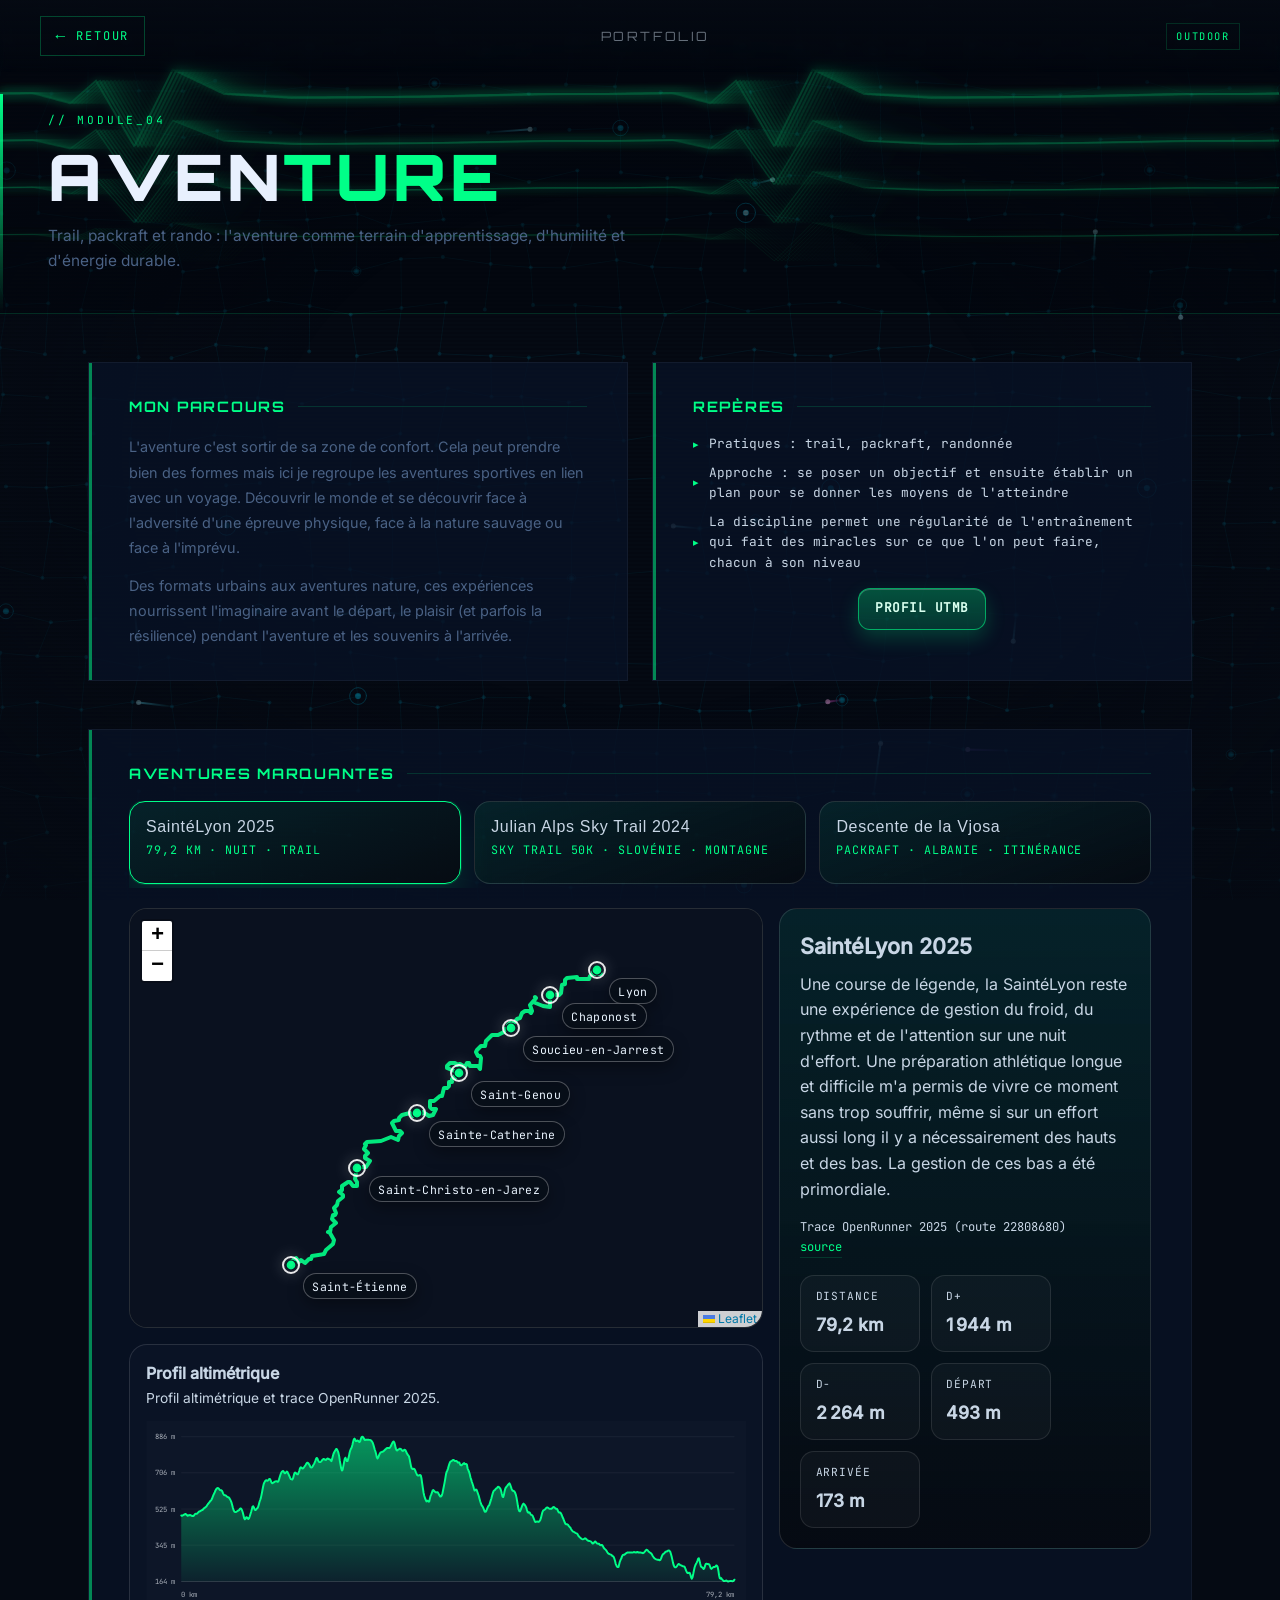
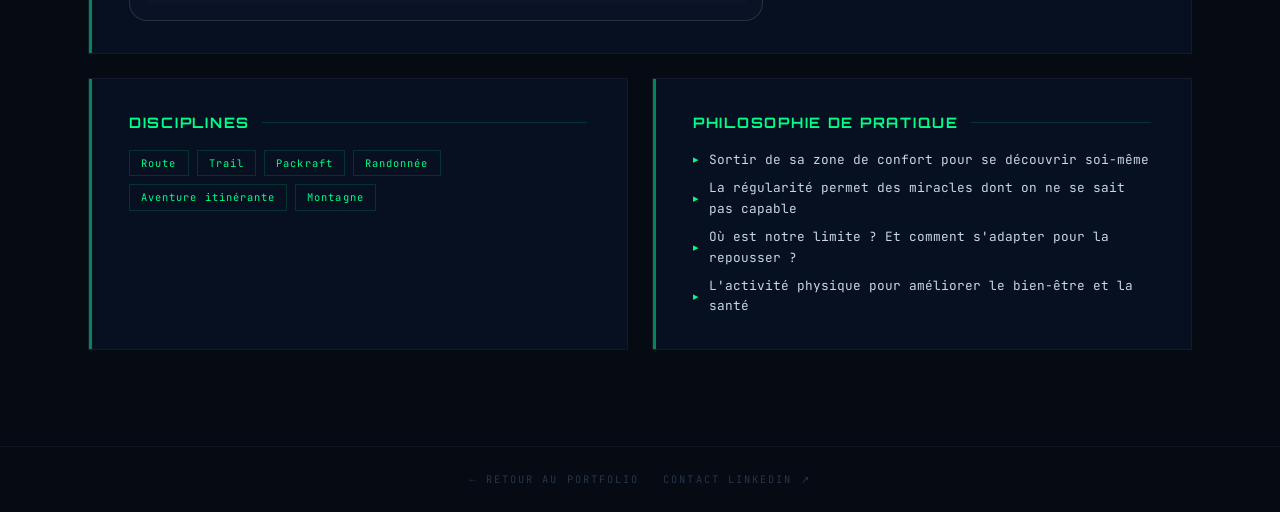
==== commit 61658c6a: "fix: carte aventure - fond sombre futuriste sur HTTP/GitHub Pages" ====
--- a/pages/course-a-pied.html
+++ b/pages/course-a-pied.html
@@ -668,14 +668,6 @@
                 scrollWheelZoom: false
             }).setView([45.76, 4.84], 6);
 
-            if (!IS_FILE_PROTOCOL) {
-                L.tileLayer('https://{s}.tile.openstreetmap.org/{z}/{x}/{y}.png', {
-                    maxZoom: 18,
-                    attribution: '&copy; OpenStreetMap contributors'
-                }).addTo(adventureMap);
-                return;
-            }
-
             L.rectangle([
                 [-85, -180],
                 [85, 180]
@@ -934,7 +926,7 @@
         }
 
         function getEuropeBorderLayer() {
-            if (!IS_FILE_PROTOCOL || EUROPE_BORDER_RINGS.length === 0) {
+            if (EUROPE_BORDER_RINGS.length === 0) {
                 return null;
             }
 
@@ -1027,11 +1019,9 @@
                 return;
             }
 
-            if (IS_FILE_PROTOCOL) {
-                const countryBorderLayer = getEuropeBorderLayer();
-                if (countryBorderLayer) {
-                    adventureCountryLayer = countryBorderLayer.addTo(adventureMap);
-                }
+            const countryBorderLayer = getEuropeBorderLayer();
+            if (countryBorderLayer) {
+                adventureCountryLayer = countryBorderLayer.addTo(adventureMap);
             }
 
             if (travelRoute.length >= 2) {
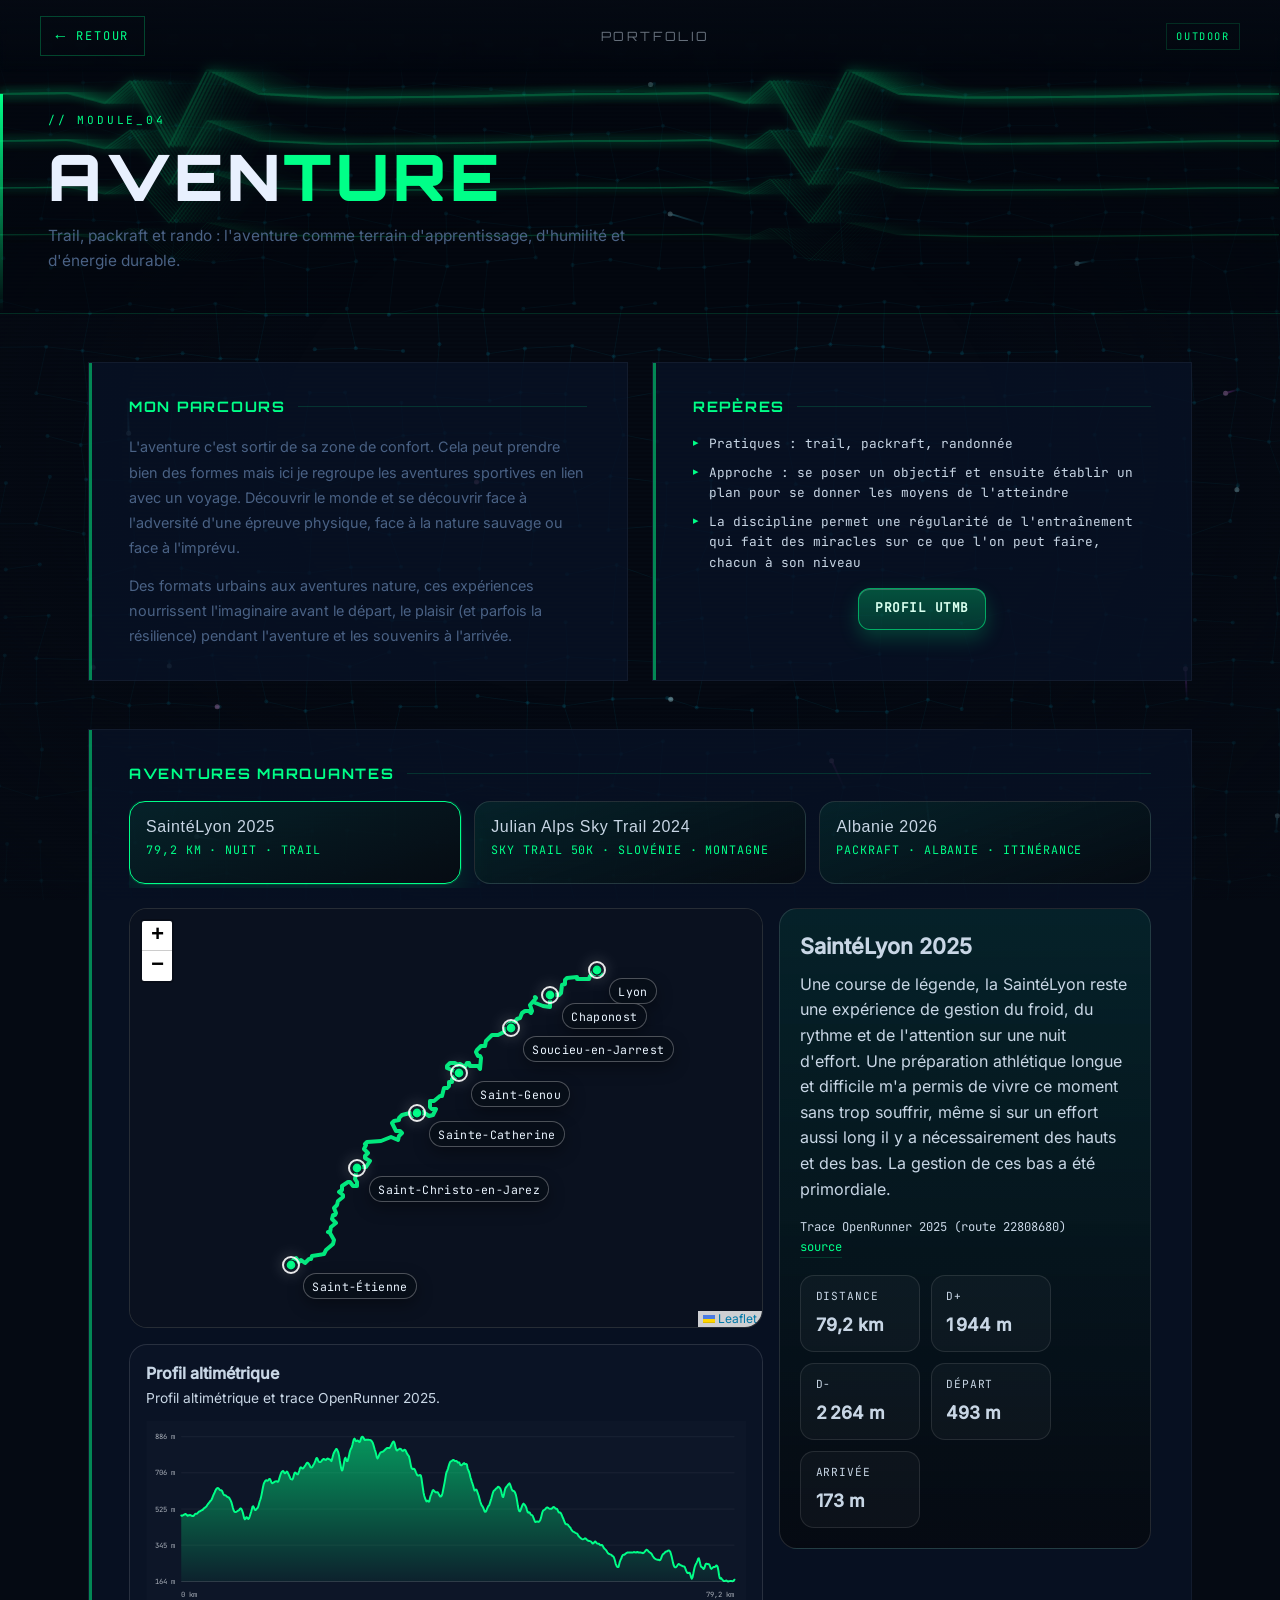
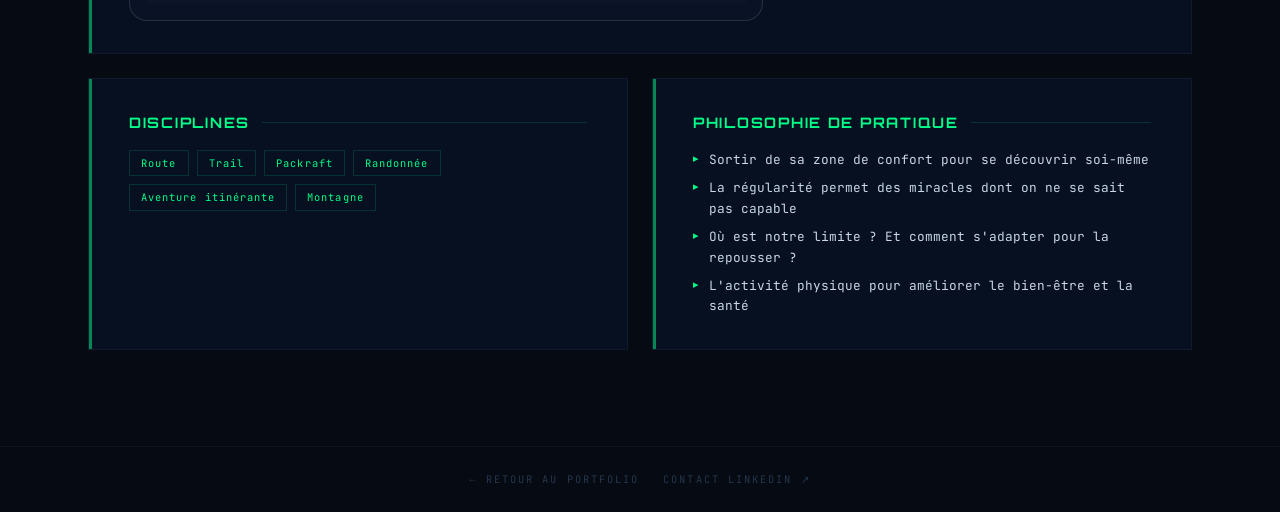
==== commit 7529f9fb: "Update Albanie 2026 adventure map data and labels" ====
--- a/pages/course-a-pied.html
+++ b/pages/course-a-pied.html
@@ -630,19 +630,22 @@
             },
             {
                 id: 'vjosa',
-                title: 'Descente de la Vjosa',
+                title: 'Albanie 2026',
                 meta: 'Packraft · Albanie · itinérance',
-                summary: "Pour cette aventure hors format course, la carte montre le fil complet de la Vjosa.",
+                summary: "Une expédition en itinérance avec du packraft, de la rando, du tourisme et... beaucoup d'imprévus",
+                hideProfile: true,
                 sourceLabel: 'Géométrie OpenStreetMap / Nominatim',
                 sourceUrl: 'https://nominatim.openstreetmap.org/',
                 color: '#7af5ff',
-                cityLabels: [
-                    { name: 'Konitsa', lat: 40.0470, lng: 20.7490, dx: 12, dy: -8 },
-                    { name: 'Permet', lat: 40.2330, lng: 20.3510, dx: 12, dy: -8 },
-                    { name: 'Tepelene', lat: 40.2960, lng: 20.0190, dx: 12, dy: -8 },
-                    { name: 'Memaliaj', lat: 40.3510, lng: 19.9810, dx: 12, dy: -8 },
-                    { name: 'Fier', lat: 40.7230, lng: 19.5560, dx: 12, dy: -8 },
-                    { name: 'Narta', lat: 40.4760, lng: 19.4860, dx: 12, dy: -8 }
+                cityLabels: [],
+                contextCities: [
+                    { name: 'Gjirokastër', lat: 40.0758, lng: 20.1389, dx: 10, dy: -6 },
+                    { name: 'Tirana', lat: 41.3275, lng: 19.8187, dx: 10, dy: -6 },
+                    { name: 'Tepelenë', lat: 40.2958, lng: 20.0192, dx: 10, dy: -6 },
+                    { name: 'Berat', lat: 40.7058, lng: 19.9522, dx: 10, dy: -6 },
+                    { name: 'Vlora', lat: 40.4661, lng: 19.4914, dx: 10, dy: -6 },
+                    { name: 'Bristani Bay', lat: 40.3148, lng: 19.3789, dx: 10, dy: -6 },
+                    { name: 'Krujë', lat: 41.5092, lng: 19.7920, dx: 10, dy: -6 }
                 ],
                 load: async () => {
                     const [geojson, localProfile] = await Promise.all([
@@ -656,6 +659,7 @@
 
         let adventureMap;
         let adventureLayer;
+        let adventureOverlayLayer;
         let adventureTravelLayer;
         let adventureCityLayer;
         let adventureCountryLayer;
@@ -862,6 +866,223 @@
 
         function parseVjosa(geojson, localProfile) {
             const coords = geojson.coordinates.flat().map(([lng, lat]) => ({ lat, lng }));
+            const drinoCoords = [
+                { lat: 40.2828815, lng: 20.0419271 },
+                { lat: 40.2787577, lng: 20.0437931 },
+                { lat: 40.2740499, lng: 20.0456320 },
+                { lat: 40.2711494, lng: 20.0523155 },
+                { lat: 40.2684040, lng: 20.0548439 },
+                { lat: 40.2656585, lng: 20.0525453 },
+                { lat: 40.2622518, lng: 20.0528105 },
+                { lat: 40.2593785, lng: 20.0552466 },
+                { lat: 40.2571554, lng: 20.0584160 },
+                { lat: 40.2554523, lng: 20.0629481 },
+                { lat: 40.2547080, lng: 20.0638671 },
+                { lat: 40.2537109, lng: 20.0617166 },
+                { lat: 40.2518642, lng: 20.0628283 },
+                { lat: 40.2514447, lng: 20.0643172 },
+                { lat: 40.2508579, lng: 20.0661488 },
+                { lat: 40.2502424, lng: 20.0674240 },
+                { lat: 40.2494409, lng: 20.0694432 },
+                { lat: 40.2490258, lng: 20.0709622 },
+                { lat: 40.2471554, lng: 20.0727188 },
+                { lat: 40.2453995, lng: 20.0746630 },
+                { lat: 40.2435243, lng: 20.0757382 },
+                { lat: 40.2406756, lng: 20.0777636 },
+                { lat: 40.2378745, lng: 20.0794264 },
+                { lat: 40.2334889, lng: 20.0814518 },
+                { lat: 40.2306159, lng: 20.0836335 },
+                { lat: 40.2288118, lng: 20.0879281 },
+                { lat: 40.2253707, lng: 20.0873468 },
+                { lat: 40.2228458, lng: 20.0890658 },
+                { lat: 40.2202874, lng: 20.0871280 },
+                { lat: 40.2174138, lng: 20.0874968 },
+                { lat: 40.2145783, lng: 20.0875343 },
+                { lat: 40.2120339, lng: 20.0892721 },
+                { lat: 40.2102771, lng: 20.0907037 },
+                { lat: 40.2083544, lng: 20.0903275 },
+                { lat: 40.2057942, lng: 20.0930541 },
+                { lat: 40.2034596, lng: 20.0956109 },
+                { lat: 40.2010102, lng: 20.0922102 },
+                { lat: 40.1986086, lng: 20.0909162 },
+                { lat: 40.1959136, lng: 20.0861666 },
+                { lat: 40.1931556, lng: 20.0828834 },
+                { lat: 40.1903286, lng: 20.0861403 },
+                { lat: 40.1880507, lng: 20.0830209 },
+                { lat: 40.1852059, lng: 20.0801925 },
+                { lat: 40.1825969, lng: 20.0812830 },
+                { lat: 40.1805444, lng: 20.0835475 },
+                { lat: 40.1775581, lng: 20.0797202 },
+                { lat: 40.1747639, lng: 20.0812330 },
+                { lat: 40.1747448, lng: 20.0847025 },
+                { lat: 40.1754756, lng: 20.0911475 },
+                { lat: 40.1760965, lng: 20.0945544 },
+                { lat: 40.1744964, lng: 20.0970799 },
+                { lat: 40.1704489, lng: 20.0973592 },
+                { lat: 40.1667151, lng: 20.0975488 },
+                { lat: 40.1643645, lng: 20.0982772 },
+                { lat: 40.1643552, lng: 20.1025685 },
+                { lat: 40.1640590, lng: 20.1047002 },
+                { lat: 40.1626259, lng: 20.1066381 },
+                { lat: 40.1600700, lng: 20.1052128 },
+                { lat: 40.1579581, lng: 20.1068768 },
+                { lat: 40.1572368, lng: 20.1108366 },
+                { lat: 40.1560194, lng: 20.1178951 },
+                { lat: 40.1493851, lng: 20.1170049 },
+                { lat: 40.1448413, lng: 20.1146604 },
+                { lat: 40.1426081, lng: 20.1093014 },
+                { lat: 40.1373825, lng: 20.1098257 },
+                { lat: 40.1255863, lng: 20.1177353 },
+                { lat: 40.1222501, lng: 20.1175842 },
+                { lat: 40.1211303, lng: 20.1184210 },
+                { lat: 40.1179978, lng: 20.1230632 },
+                { lat: 40.1157762, lng: 20.1227778 },
+                { lat: 40.1105174, lng: 20.1233321 },
+                { lat: 40.1080249, lng: 20.1229379 },
+                { lat: 40.1060842, lng: 20.1240000 },
+                { lat: 40.1055549, lng: 20.1253840 },
+                { lat: 40.1048444, lng: 20.1261923 },
+                { lat: 40.1039178, lng: 20.1279724 },
+                { lat: 40.1016880, lng: 20.1303805 },
+                { lat: 40.0979382, lng: 20.1401235 },
+                { lat: 40.0932243, lng: 20.1382986 },
+                { lat: 40.0872482, lng: 20.1429695 },
+                { lat: 40.0847488, lng: 20.1481197 },
+                { lat: 40.0838863, lng: 20.1520916 },
+                { lat: 40.0810528, lng: 20.1516071 },
+                { lat: 40.0786916, lng: 20.1549459 },
+                { lat: 40.0771349, lng: 20.1580757 },
+                { lat: 40.0754306, lng: 20.1597738 },
+                { lat: 40.0754527, lng: 20.1610237 },
+                { lat: 40.0764987, lng: 20.1612052 },
+                { lat: 40.0746353, lng: 20.1658322 },
+                { lat: 40.0702712, lng: 20.1640407 },
+                { lat: 40.0675499, lng: 20.1678392 },
+                { lat: 40.0648381, lng: 20.1741311 },
+                { lat: 40.0621649, lng: 20.1738306 },
+                { lat: 40.0587301, lng: 20.1736068 },
+                { lat: 40.0581007, lng: 20.1794116 },
+                { lat: 40.0544039, lng: 20.1783077 },
+                { lat: 40.0518044, lng: 20.1788823 },
+                { lat: 40.0494055, lng: 20.1778686 },
+                { lat: 40.0441083, lng: 20.1789434 },
+                { lat: 40.0411439, lng: 20.1770031 },
+                { lat: 40.0388597, lng: 20.1804346 },
+                { lat: 40.0357179, lng: 20.1822829 },
+                { lat: 40.0346515, lng: 20.1873571 },
+                { lat: 40.0325921, lng: 20.1932663 },
+                { lat: 40.0294375, lng: 20.1980728 },
+                { lat: 40.0238976, lng: 20.2018087 },
+                { lat: 40.0211336, lng: 20.2063261 },
+                { lat: 40.0158006, lng: 20.2115979 },
+                { lat: 40.0115218, lng: 20.2163416 },
+                { lat: 40.0092134, lng: 20.2210242 },
+                { lat: 40.0057105, lng: 20.2225729 },
+                { lat: 40.0021592, lng: 20.2264430 },
+                { lat: 39.9996487, lng: 20.2298731 },
+                { lat: 39.9966310, lng: 20.2362608 },
+                { lat: 39.9926944, lng: 20.2387023 },
+                { lat: 39.9866810, lng: 20.2429741 },
+                { lat: 39.9811628, lng: 20.2460739 },
+                { lat: 39.9793379, lng: 20.2476104 },
+                { lat: 39.9769059, lng: 20.2507862 },
+                { lat: 39.9755739, lng: 20.2558765 },
+                { lat: 39.9731165, lng: 20.2596547 },
+                { lat: 39.9704106, lng: 20.2615365 },
+                { lat: 39.9682489, lng: 20.2636244 },
+                { lat: 39.9659539, lng: 20.2662787 },
+                { lat: 39.9635199, lng: 20.2695188 },
+                { lat: 39.9605431, lng: 20.2722010 },
+                { lat: 39.9583646, lng: 20.2729370 },
+                { lat: 39.9560364, lng: 20.2745399 },
+                { lat: 39.9541210, lng: 20.2757265 },
+                { lat: 39.9527961, lng: 20.2769646 },
+                { lat: 39.9507564, lng: 20.2795610 },
+                { lat: 39.9483547, lng: 20.2797541 },
+                { lat: 39.9475824, lng: 20.2820501 },
+                { lat: 39.9477716, lng: 20.2848889 },
+                { lat: 39.9465707, lng: 20.2858545 },
+                { lat: 39.9475166, lng: 20.2881870 },
+                { lat: 39.9465573, lng: 20.2896096 },
+                { lat: 39.9453781, lng: 20.2923498 },
+                { lat: 39.9445062, lng: 20.2947959 },
+                { lat: 39.9435849, lng: 20.2979502 },
+                { lat: 39.9427953, lng: 20.3024992 },
+                { lat: 39.9431736, lng: 20.3056321 },
+                { lat: 39.9434862, lng: 20.3082917 },
+                { lat: 39.9423182, lng: 20.3103731 },
+                { lat: 39.9403275, lng: 20.3112529 },
+                { lat: 39.9396941, lng: 20.3131701 },
+                { lat: 39.9375301, lng: 20.3140089 },
+                { lat: 39.9367655, lng: 20.3160919 },
+                { lat: 39.9363706, lng: 20.3185810 },
+                { lat: 39.9351202, lng: 20.3209199 },
+                { lat: 39.9349063, lng: 20.3241600 },
+                { lat: 39.9354246, lng: 20.3264345 },
+                { lat: 39.9348158, lng: 20.3279258 },
+                { lat: 39.9350955, lng: 20.3297176 },
+                { lat: 39.9357866, lng: 20.3310157 },
+                { lat: 39.9357783, lng: 20.3324320 },
+                { lat: 39.9348076, lng: 20.3334834 },
+                { lat: 39.9339767, lng: 20.3346206 },
+                { lat: 39.9328689, lng: 20.3352068 },
+                { lat: 39.9316979, lng: 20.3357364 },
+                { lat: 39.9308451, lng: 20.3364837 },
+                { lat: 39.9305454, lng: 20.3373577 },
+                { lat: 39.9309321, lng: 20.3382750 },
+                { lat: 39.9310009, lng: 20.3392089 },
+                { lat: 39.9309057, lng: 20.3401351 },
+                { lat: 39.9305145, lng: 20.3406514 },
+                { lat: 39.9302019, lng: 20.3413542 },
+                { lat: 39.9305602, lng: 20.3421682 },
+                { lat: 39.9308292, lng: 20.3429259 },
+                { lat: 39.9306030, lng: 20.3437681 },
+                { lat: 39.9302369, lng: 20.3443529 },
+                { lat: 39.9300682, lng: 20.3453453 },
+                { lat: 39.9299818, lng: 20.3462197 },
+                { lat: 39.9298420, lng: 20.3470404 },
+                { lat: 39.9293278, lng: 20.3473140 },
+                { lat: 39.9286696, lng: 20.3481455 },
+                { lat: 39.9277769, lng: 20.3486658 },
+                { lat: 39.9270282, lng: 20.3490467 },
+                { lat: 39.9264399, lng: 20.3489877 },
+                { lat: 39.9261149, lng: 20.3494115 },
+                { lat: 39.9257159, lng: 20.3510423 },
+                { lat: 39.9253621, lng: 20.3521259 },
+                { lat: 39.9250248, lng: 20.3529467 },
+                { lat: 39.9244982, lng: 20.3534402 },
+                { lat: 39.9239757, lng: 20.3541215 },
+                { lat: 39.9238029, lng: 20.3550173 },
+                { lat: 39.9236425, lng: 20.3555699 },
+                { lat: 39.9231982, lng: 20.3558327 },
+                { lat: 39.9227415, lng: 20.3553553 },
+                { lat: 39.9218940, lng: 20.3550656 },
+                { lat: 39.9212234, lng: 20.3554089 },
+                { lat: 39.9206845, lng: 20.3560848 },
+                { lat: 39.9206228, lng: 20.3568305 },
+                { lat: 39.9206228, lng: 20.3575922 },
+                { lat: 39.9202196, lng: 20.3584935 },
+                { lat: 39.9197218, lng: 20.3589441 },
+                { lat: 39.9191087, lng: 20.3591211 },
+                { lat: 39.9184710, lng: 20.3587134 },
+                { lat: 39.9177757, lng: 20.3585578 },
+                { lat: 39.9170968, lng: 20.3587617 },
+                { lat: 39.9165803, lng: 20.3599016 },
+                { lat: 39.9160767, lng: 20.3607398 },
+                { lat: 39.9154343, lng: 20.3612045 },
+                { lat: 39.9148668, lng: 20.3618194 },
+                { lat: 39.9143899, lng: 20.3630251 },
+                { lat: 39.9142007, lng: 20.3637385 },
+                { lat: 39.9138139, lng: 20.3646451 },
+                { lat: 39.9131391, lng: 20.3655678 },
+                { lat: 39.9124804, lng: 20.3666796 },
+                { lat: 39.9121265, lng: 20.3676505 },
+                { lat: 39.9117685, lng: 20.3684284 },
+                { lat: 39.9115262, lng: 20.3691888 },
+                { lat: 39.9112340, lng: 20.3697413 },
+                { lat: 39.9111719, lng: 20.3704454 },
+                { lat: 39.9109579, lng: 20.3709175 }
+            ];
             const localPoints = Array.isArray(localProfile?.points)
                 ? localProfile.points
                 : Object.values(localProfile?.points ?? {});
@@ -870,7 +1091,18 @@
                 elevationM: Number(point.elevationM ?? point.y ?? point.ele)
             })));
 
-            return { coords, profile };
+            return {
+                coords,
+                profile,
+                overlays: [
+                    {
+                        coords: drinoCoords,
+                        color: '#7af5ff',
+                        weight: 3,
+                        opacity: 0.9
+                    }
+                ]
+            };
         }
 
         function formatDistance(distanceKm) {
@@ -995,9 +1227,14 @@
             ].join('');
         }
 
-        function renderMap(coords, color, cityLabels = [], contextCities = [], travelRoute = []) {
+        function renderMap(coords, color, cityLabels = [], contextCities = [], travelRoute = [], overlays = []) {
             if (adventureLayer) {
                 adventureMap.removeLayer(adventureLayer);
+            }
+
+            if (adventureOverlayLayer) {
+                adventureMap.removeLayer(adventureOverlayLayer);
+                adventureOverlayLayer = null;
             }
 
             if (adventureTravelLayer) {
@@ -1040,9 +1277,33 @@
                 opacity: 0.9
             }).addTo(adventureMap);
 
+            if (Array.isArray(overlays) && overlays.length > 0) {
+                const overlayLines = overlays
+                    .filter((overlay) => Array.isArray(overlay?.coords) && overlay.coords.length >= 2)
+                    .map((overlay) => L.polyline(
+                        overlay.coords.map((coord) => [coord.lat, coord.lng]),
+                        {
+                            color: overlay.color || '#2f8bff',
+                            weight: Number.isFinite(overlay.weight) ? overlay.weight : 3,
+                            opacity: Number.isFinite(overlay.opacity) ? overlay.opacity : 0.9
+                        }
+                    ));
+
+                if (overlayLines.length > 0) {
+                    adventureOverlayLayer = L.layerGroup(overlayLines).addTo(adventureMap);
+                }
+            }
+
             const bounds = adventureLayer.getBounds();
             if (bounds.isValid()) {
-                adventureMap.fitBounds(bounds.pad(0.08));
+                let finalBounds = bounds;
+                if (adventureOverlayLayer) {
+                    const overlayBounds = adventureOverlayLayer.getBounds?.();
+                    if (overlayBounds?.isValid?.()) {
+                        finalBounds = finalBounds.extend(overlayBounds);
+                    }
+                }
+                adventureMap.fitBounds(finalBounds.pad(0.08));
             }
 
             const markers = [];
@@ -1221,20 +1482,27 @@
         }
 
         async function showAdventure(adventure) {
+            const profileSection = document.querySelector('.adventure-profile');
+            if (profileSection) {
+                profileSection.style.display = adventure.hideProfile ? 'none' : '';
+            }
+
             document.getElementById('adventure-title').textContent = adventure.title;
             document.getElementById('adventure-summary').textContent = adventure.summary;
             document.getElementById('adventure-source').innerHTML = `${adventure.sourceLabel}<br><a href="${adventure.sourceUrl}" target="_blank" rel="noopener noreferrer">source</a>`;
-            document.getElementById('adventure-profile-note').textContent = 'Lecture en cours…';
-            document.getElementById('adventure-profile-plot').innerHTML = '<div class="adventure-empty">Chargement du profil…</div>';
+            if (!adventure.hideProfile) {
+                document.getElementById('adventure-profile-note').textContent = 'Lecture en cours…';
+                document.getElementById('adventure-profile-plot').innerHTML = '<div class="adventure-empty">Chargement du profil…</div>';
+            }
 
             try {
-                const { coords, profile, metricsOverride, profileNote: payloadProfileNote } = await getAdventurePayload(adventure);
-                renderMap(coords, adventure.color, adventure.cityLabels, adventure.contextCities || [], adventure.travelRoute || []);
+                const { coords, profile, metricsOverride, profileNote: payloadProfileNote, overlays } = await getAdventurePayload(adventure);
+                renderMap(coords, adventure.color, adventure.cityLabels, adventure.contextCities || [], adventure.travelRoute || [], overlays || []);
 
                 let finalProfile = profile;
                 let profileNote = payloadProfileNote || 'Profil extrait de la trace locale.';
 
-                if ((!finalProfile || finalProfile.length < 2) && adventure.id === 'vjosa') {
+                if (!adventure.hideProfile && (!finalProfile || finalProfile.length < 2) && adventure.id === 'vjosa') {
                     try {
                         finalProfile = await fetchElevationProfile(coords);
                         profileNote = 'Profil calculé à partir du relief via Open-Meteo.';
@@ -1245,11 +1513,15 @@
                 }
 
                 renderMetrics(calculateMetrics(coords, finalProfile, metricsOverride));
-                renderProfile(finalProfile, profileNote);
+                if (!adventure.hideProfile) {
+                    renderProfile(finalProfile, profileNote);
+                }
             } catch (error) {
                 document.getElementById('adventure-metrics').innerHTML = '';
-                document.getElementById('adventure-profile-note').textContent = 'Chargement impossible.';
-                document.getElementById('adventure-profile-plot').innerHTML = '<div class="adventure-empty">Impossible de charger les données de cette aventure. En local, ouvre la page via un serveur HTTP ou conserve les fichiers .data.js à jour.</div>';
+                if (!adventure.hideProfile) {
+                    document.getElementById('adventure-profile-note').textContent = 'Chargement impossible.';
+                    document.getElementById('adventure-profile-plot').innerHTML = '<div class="adventure-empty">Impossible de charger les données de cette aventure. En local, ouvre la page via un serveur HTTP ou conserve les fichiers .data.js à jour.</div>';
+                }
             }
         }
 
--- a/css/page.css
+++ b/css/page.css
@@ -320,8 +320,11 @@
     font-size: 0.8rem;
     color: var(--color-text);
     display: flex;
-    align-items: center;
+    align-items: flex-start;
     gap: 0.6rem;
+    overflow-wrap: break-word;
+    word-break: break-word;
+    min-width: 0;
 }
 
 .block-list li::before {
